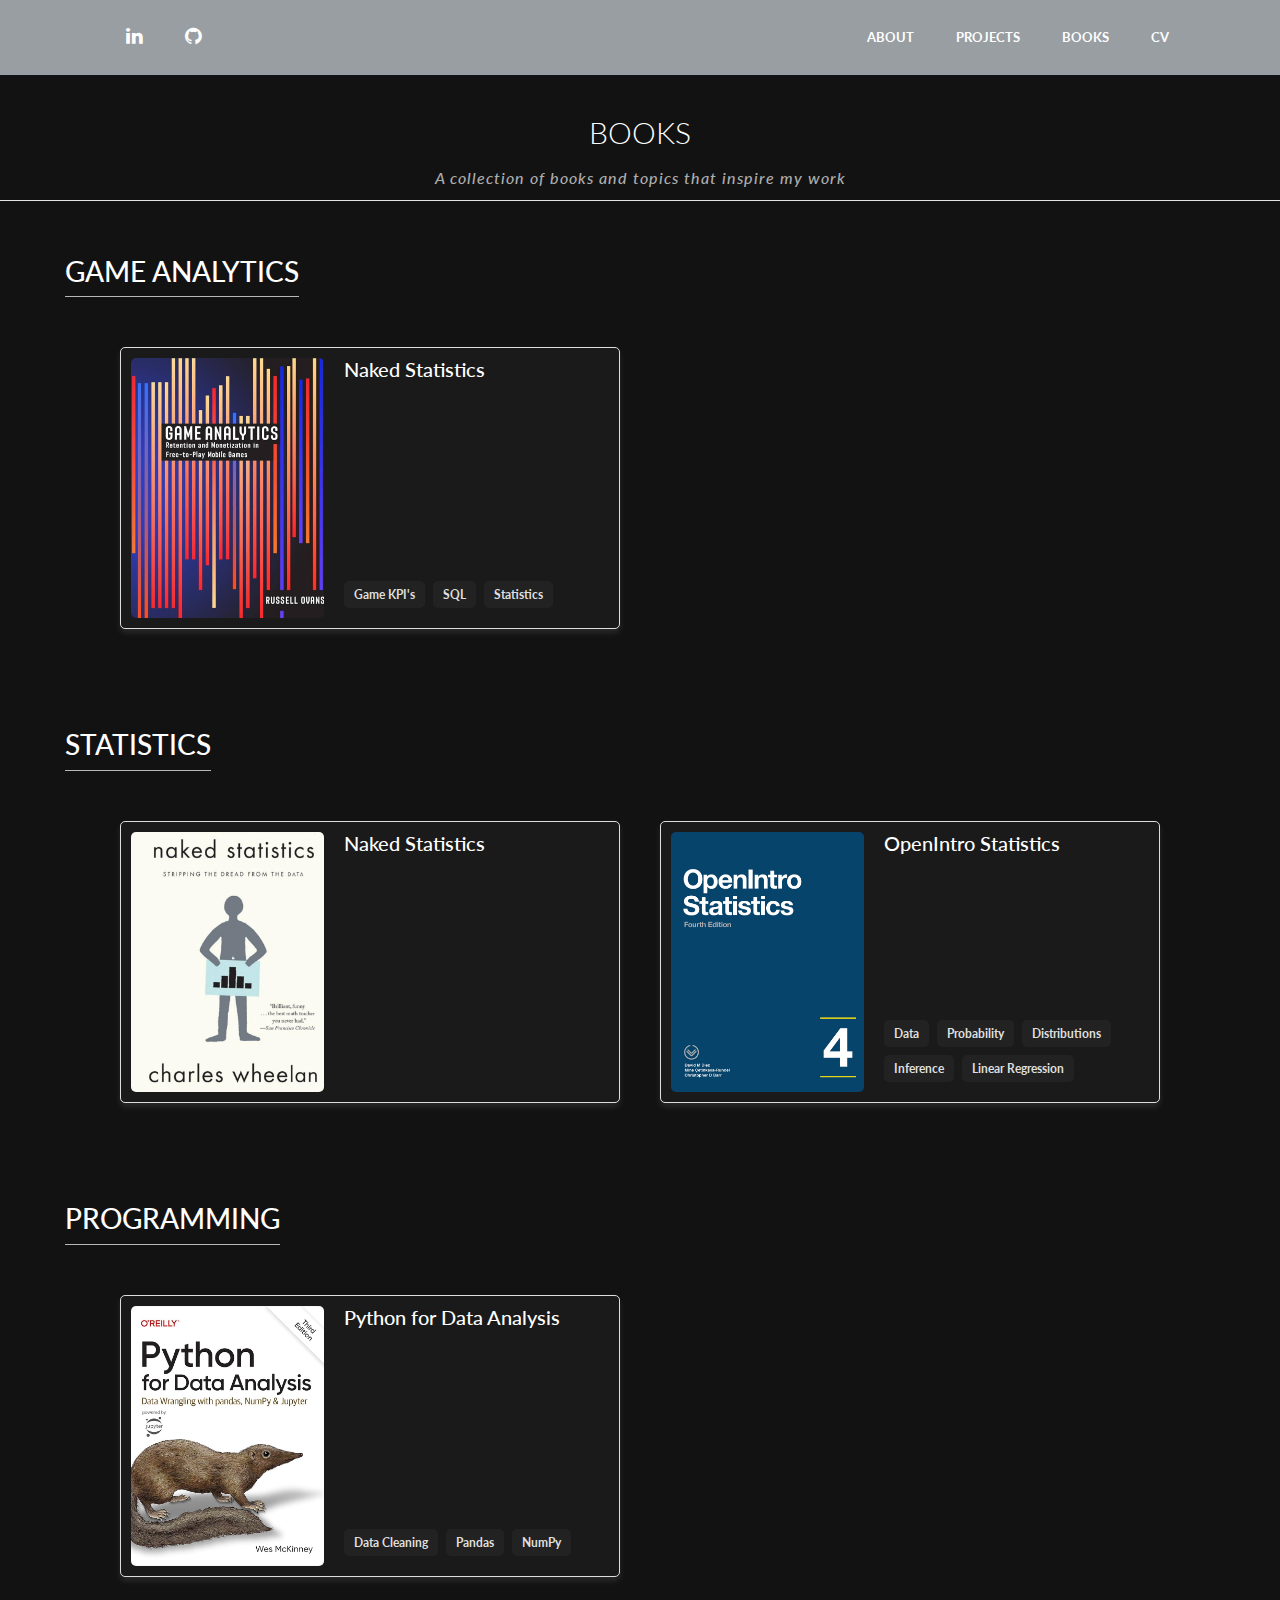
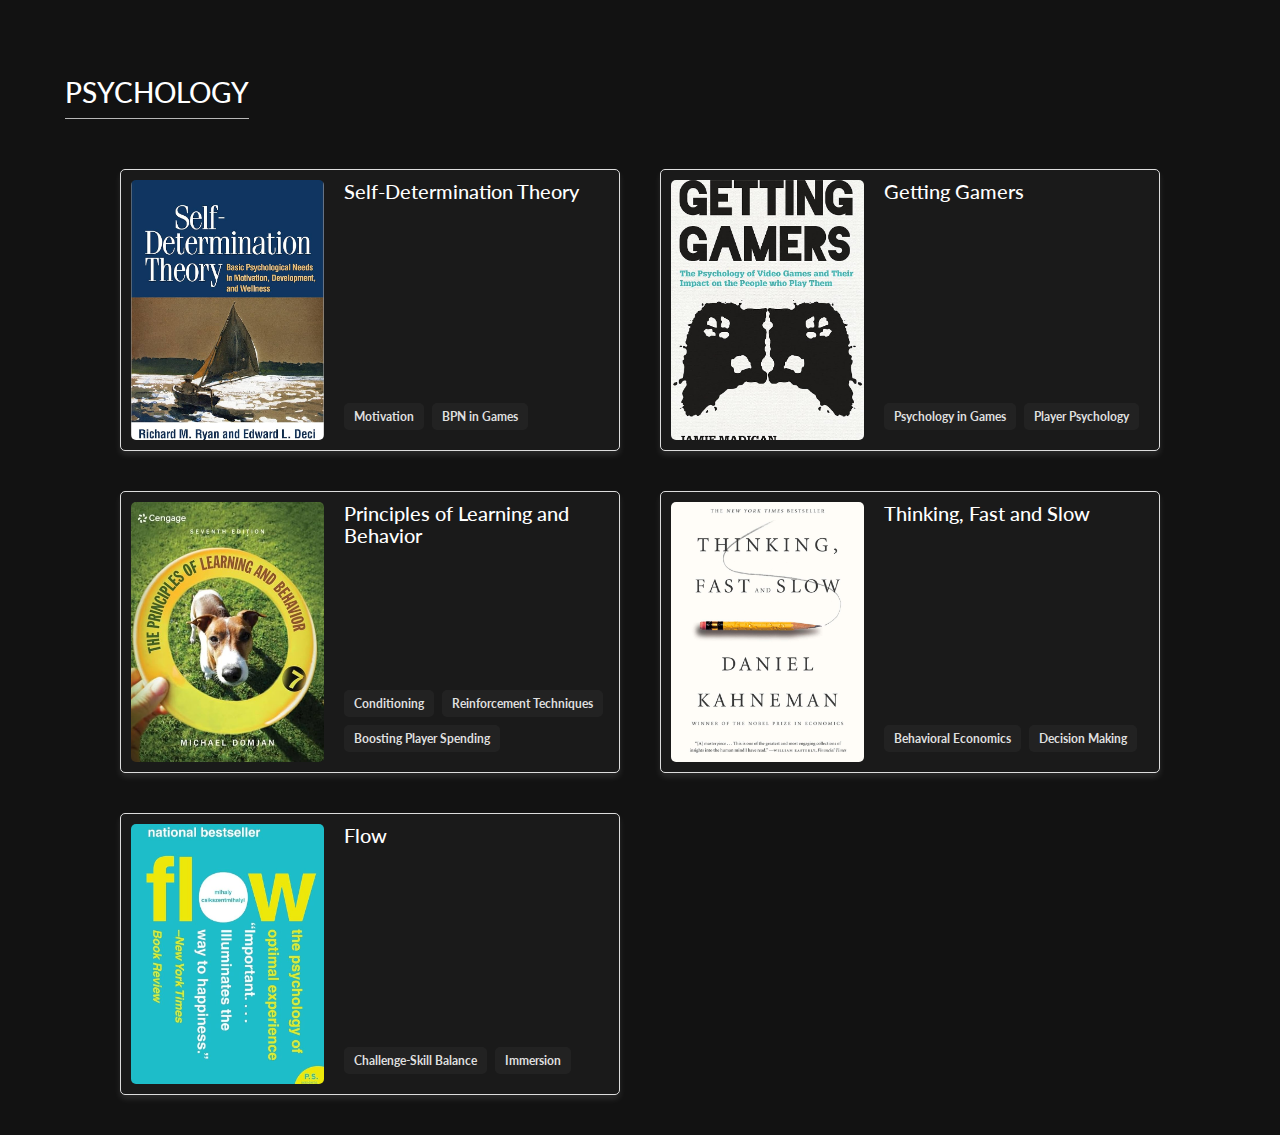
==== books.html @ 2de5275d "About" ====
<!DOCTYPE html>
<html lang="en">

<head>
    <meta charset="utf-8">
    <meta name="viewport" content="width=device-width, initial-scale=1">
    <title>Books - Uri Martín Corella</title>
    <meta name="description" content="Experience and Books by Uri Martín Corella, Data Analyst and Game Developer">
    <meta name="keywords" content="portfolio, data analysis, game development, UI/UX design, educational games">
    <meta name="author" content="Uri Martín Corella">

    <link rel="stylesheet" type="text/css" href="css/bootstrap.css">
    <link rel="stylesheet" type="text/css" href="fonts/font-awesome/css/font-awesome.css">
    <link rel="stylesheet" href="css/style.css">
    <link rel="stylesheet" href="css/uri.css">

    <script type="text/javascript" src="js/modernizr.custom.js"></script>
    <style>
        .navbar-default {
            background-color: #989ea2 !important;
            transition: background-color 0.3s ease, box-shadow 0.3s ease !important;
        }

        .navbar-default.scrolled {
            background-color: transparent !important;
            box-shadow: 0 4px 6px rgba(0, 0, 0, 0.1) !important;
        }
    </style>
</head>

<body>
    <nav id="menu" class="navbar navbar-default navbar-fixed-top">
        <div class="container">
            <div class="navbar-header">
                <button type="button" class="navbar-toggle collapsed" data-toggle="collapse"
                    data-target="#bs-example-navbar-collapse-1">
                    <span class="sr-only">Toggle navigation</span>
                    <span class="icon-bar"></span>
                    <span class="icon-bar"></span>
                    <span class="icon-bar"></span>
                </button>
            </div>

            <div class="collapse navbar-collapse" id="bs-example-navbar-collapse-1">
                <ul class="nav navbar-nav navbar-left">
                    <li><a href="https://www.linkedin.com/in/urimartincorella/"><i class="fa fa-linkedin"
                                style="font-size: 1.5em;"></i></a></li>
                    <li><a href="https://github.com/dendritaDev"><i class="fa fa-github"
                                style="font-size: 1.5em;"></i></a></li>
                </ul>
                <ul class="nav navbar-nav navbar-right">
                    <li>
                        <a href="index.html">About</a>
                    </li>
                    <li>
                        <a href="projects.html">Projects</a>
                    </li>
                    <li>
                        <a href="books.html">Books</a>
                    </li>
                    <li>
                        <a href="Oriol Martín Corella.pdf" download="CV Uri Martín Corella.pdf">CV</a>
                    </li>
                </ul>
            </div>
        </div>
    </nav>

    <!-- Books Section -->
    <section id="books" style="background-color: #121212; color: #ffffff; padding-top: 60px; ">
        <div class="container-fluid">
            <div class="section-header">
                <h2 style="color: #ffffff; margin-bottom: 20px;">Books</h2>
                <h5 style="margin-top: 25px; margin-bottom: -20px;"><em>A collection of books and topics that inspire my
                        work</em></h5>
                <div class="fancy"><span></span></div>
            </div>

            
            <!-- Game Analytics Section -->
            <div class="genre-section">
                <h3 class="genre-title">Game Analytics</h3>
                <div class="book-grid">
                    <div class="book-item">
                        <img src="img/Books/Game Analytics.jpg" alt="Book 5">
                        <div class="book-details">
                            <h4>Naked Statistics</h4>
                            <div class="topics">
                                <span class="topic">Game KPI's</span>
                                <span class="topic">SQL</span>
                                <span class="topic">Statistics</span>
                            </div>
                        </div>
                    </div>
                    <div class="book-item" style="visibility: hidden;">
                        <div class="book-details">
                            <!-- No content -->
                        </div>
                    </div>
                    
                </div>
            </div>

            <!-- Statistics Section -->
            <div class="genre-section">
                <h3 class="genre-title">Statistics</h3>
                <div class="book-grid">
                    <div class="book-item">
                        <img src="img/Books/NakedStatistics.jpg" alt="Book 5">
                        <div class="book-details">
                            <h4>Naked Statistics</h4>
                        </div>
                    </div>
                    <div class="book-item">
                        <img src="img/Books/OpenIntroStatistics.jpg" alt="Book 6">
                        <div class="book-details">
                            <h4>OpenIntro Statistics</h4>
                            <div class="topics">
                                <span class="topic">Data</span>
                                <span class="topic">Probability</span>
                                <span class="topic">Distributions</span>
                                <span class="topic">Inference</span>
                                <span class="topic">Linear Regression</span>
                            </div>
                        </div>
                    </div>
                </div>
            </div>

             <!-- Programming Section -->
             <div class="genre-section">
                <h3 class="genre-title">Programming</h3>
                <div class="book-grid">
                    <div class="book-item">
                        <img src="img/Books/PtyhonDA.jpg" alt="Book 5">
                        <div class="book-details">
                            <h4>Python for Data Analysis</h4>
                            <div class="topics">
                                <span class="topic">Data Cleaning</span>
                                <span class="topic">Pandas</span>
                                <span class="topic">NumPy</span>
                            </div>
                        </div>
                        
                    </div>
                    <div class="book-item" style="visibility: hidden;">
                        <div class="book-details">
                            <!-- No content -->
                        </div>
                    </div>
                </div>
            </div>

            <!-- Psychology Section -->
            <div class="genre-section">
                <h3 class="genre-title">Psychology</h3>
                <div class="book-grid">
                    <!-- Self-Determination Theory -->
                    <div class="book-item">
                        <img src="img/Books/SelfDeterminationTheory.jpg" alt="Self-Determination Theory">
                        <div class="book-details">
                            <h4>Self-Determination Theory</h4>
                            <div class="topics">
                                <span class="topic">Motivation</span>
                                <span class="topic">BPN in Games</span>
                            </div>
                        </div>
                    </div>
                    <!-- Getting Gamers -->
                    <div class="book-item">
                        <img src="img/Books/GettingGamers.jpg" alt="Getting Gamers">
                        <div class="book-details">
                            <h4>Getting Gamers</h4>
                            <div class="topics">
                                <span class="topic">Psychology in Games</span>
                                <span class="topic">Player Psychology</span>
                            </div>
                        </div>
                    </div>
                    <!-- Principles of Learning and Behavior -->
                    <div class="book-item">
                        <img src="img/Books/PrinciplesLearningBehavior.jpg" alt="Principles of Learning and Behavior">
                        <div class="book-details">
                            <h4>Principles of Learning and Behavior</h4>
                            <div class="topics">
                                <span class="topic">Conditioning</span>
                                <span class="topic">Reinforcement Techniques</span>
                                <span class="topic">Boosting Player Spending</span>
                            </div>
                        </div>
                    </div>
                    <!-- Thinking, Fast and Slow -->
                    <div class="book-item">
                        <img src="img/Books/ThinkingFastSlow.jpg" alt="Thinking, Fast and Slow">
                        <div class="book-details">
                            <h4>Thinking, Fast and Slow</h4>
                            <div class="topics">
                                <span class="topic">Behavioral Economics</span>
                                <span class="topic">Decision Making</span>
                            </div>
                        </div>
                    </div>
                    <!-- Flow -->
                    <div class="book-item">
                        <img src="img/Books/Flow.jpg" alt="Flow">
                        <div class="book-details">
                            <h4>Flow</h4>
                            <div class="topics">
                                <span class="topic">Challenge-Skill Balance</span>
                                <span class="topic">Immersion</span>
                            </div>
                        </div>
                    </div>
                </div>
            </div>


           
        </div>
    </section>


    <script src="https://ajax.googleapis.com/ajax/libs/jquery/1.11.1/jquery.min.js"></script>
    <script type="text/javascript" src="js/bootstrap.js"></script>
    <script>
        window.addEventListener('scroll', function () {
            const navbar = document.getElementById('menu'); // Selecciona por ID
            if (window.scrollY > 50) {
                navbar.classList.add('scrolled');
            } else {
                navbar.classList.remove('scrolled');
            }
        });

    </script>
</body>

</html>
---- css/style.css ----
@import url(http://fonts.googleapis.com/css?family=Lato:100,300,400,700,900,100italic,300italic,400italic,700italic,900italic);

body,
html {
    -webkit-font-smoothing: antialiased !important;
    -moz-osx-font-smoothing: grayscale;
    overflow-y: auto;
    overflow-x: hidden;
    font-family: 'Lato', sans-serif;
    color: #6f6f6f;
}

::-webkit-scrollbar {
    width: 2px;
}

/* for vertical scrollbars */
::-webkit-scrollbar-track {
    background: rgba(0, 0, 0, 0.1);
}

::-webkit-scrollbar-thumb {
    background: rgba(0, 0, 0, 0.5);
}

@media (min-width: 1200px) {
    .container {
        width: 1100px
    }
}

h1 {
    font-weight: 600;
}

h1 small {
    text-transform: lowercase
}

h2 {
    line-height: 24px;
    font-weight: 300;
}

h5 {
    font-size: 16px
}

p {
    font-size: 14px;
}

a {
    color: inherit;
    transition: all 0.5s;
}

a:hover,
a:focus {
    text-decoration: none;
    color: #ffcc33;
}

.highlight {
    color: #38A5DB;
}

.clearfix:after {
    visibility: hidden;
    display: block;
    font-size: 0;
    content: " ";
    clear: both;
    height: 0;
}

.clearfix {
    display: inline-block
}

* html .clearfix {
    height: 1%
}

.clearfix {
    display: block
}

/* Navigation */
#menu {
    margin-bottom: 0;
    background-color: #38A5DB;
    padding: 10px 0;
    height: auto;
    border: 0px;
}

.navbar-brand img {
    height: 30px;
    width: auto;
}

.navbar-brand {
    padding: 12px 15px
}

.navbar-nav>li>a {
    font-size: 13px;
    font-weight: 700;
    border: 1px solid transparent;
    padding: 8px 16px;
    margin: 8px 4px;
    text-transform: uppercase;
    transition: all 0.5s;
    color: #fff !important;
}

.navbar-default .navbar-nav>li>a.active,
.navbar-default .navbar-nav>li>a:hover,
.navbar-default .navbar-nav>li>a:focus {
    color: #333;
    border: 1px solid #EFECE6;
}

.navbar-default .navbar-toggle {
    border-color: transparent
}

.navbar-default .navbar-toggle:hover,
.navbar-default .navbar-toggle:focus {
    background-color: transparent
}

.navbar-default .navbar-toggle:hover>.navbar-default .navbar-toggle .icon-bar,
.navbar-default .navbar-toggle:focus>.navbar-default .navbar-toggle .icon-bar {
    color: #FFCC33
}

/* Header Page */
#header {
    padding: 20px 0;
    background: #ffcc33;
    margin-top: 70px;
    color: #ffffff;
}

#header .breadcrumb {
    padding: 8px 15px;
    margin-bottom: 20px;
    list-style: none;
    background-color: transparent;
    border-radius: 4px;
    margin-left: -10px;
    margin-top: -10px;
}

#header .breadcrumb>li+li:before {
    padding: 0 5px;
    color: #FFF;
    content: "/\00a0";
}

#header .breadcrumb>li a {
    color: #ffffff
}

/* Home Style */
#home {
    background: url(../img/bg/01.jpg);
    background-size: cover;
    background-position: center;
    background-attachment: fixed;
    background-repeat: no-repeat;
    color: #828282;
}

#home .overlay {
    background: -moz-linear-gradient(top, rgba(0, 0, 0, 0.8) 0%, rgba(0, 0, 0, 0.73) 17%, rgba(0, 0, 0, 0.66) 35%, rgba(0, 0, 0, 0.55) 62%, rgba(0, 0, 0, 0.4) 100%);
    /* FF3.6+ */
    background: -webkit-gradient(linear, left top, left bottom, color-stop(0%, rgba(0, 0, 0, 0.8)), color-stop(17%, rgba(0, 0, 0, 0.73)), color-stop(35%, rgba(0, 0, 0, 0.66)), color-stop(62%, rgba(0, 0, 0, 0.55)), color-stop(100%, rgba(0, 0, 0, 0.4)));
    /* Chrome,Safari4+ */
    background: -webkit-linear-gradient(top, rgba(0, 0, 0, 0.8) 0%, rgba(0, 0, 0, 0.73) 17%, rgba(0, 0, 0, 0.66) 35%, rgba(0, 0, 0, 0.55) 62%, rgba(0, 0, 0, 0.4) 100%);
    /* Chrome10+,Safari5.1+ */
    background: -o-linear-gradient(top, rgba(0, 0, 0, 0.8) 0%, rgba(0, 0, 0, 0.73) 17%, rgba(0, 0, 0, 0.66) 35%, rgba(0, 0, 0, 0.55) 62%, rgba(0, 0, 0, 0.4) 100%);
    /* Opera 11.10+ */
    background: -ms-linear-gradient(top, rgba(0, 0, 0, 0.8) 0%, rgba(0, 0, 0, 0.73) 17%, rgba(0, 0, 0, 0.66) 35%, rgba(0, 0, 0, 0.55) 62%, rgba(0, 0, 0, 0.4) 100%);
    /* IE10+ */
    background: linear-gradient(to bottom, rgba(0, 0, 0, 0.8) 0%, rgba(0, 0, 0, 0.73) 17%, rgba(0, 0, 0, 0.66) 35%, rgba(0, 0, 0, 0.55) 62%, rgba(0, 0, 0, 0.4) 100%);
    /* W3C */
    padding: 20% 0;
    background-attachment: fixed;
}

#home h1 {
    color: #FFFFFF;
    line-height: 64px;
    font-size: 44px;
}

.content-heading p.lead {
    margin-bottom: 80px;
    color: #FFF;
}

a.goto-btn {
    font-size: 18px;
    font-weight: 700;
    border-bottom: 2px solid transparent;
    transition: all 0.5s;
}

a.goto-btn:hover {
    color: #FEFFFF;
    border-bottom: 2px solid #38A5DB;
}

/* Home Section Style 2 - With Video*/
#home.video .overlay {
    padding: 0;
    padding-top: 10%;
}

.img-wrapper {
    position: relative
}

.img-wrapper img.img-responsive {
    margin: 0 auto !important
}

.img-wrapper i.fa {
    position: absolute;
    z-index: 10;
    top: 50%;
    font-size: 25px;
    background: rgba(32, 22, 22, 0.29);
    padding: 18px 23px;
    height: 60px;
    width: 60px;
    text-align: center;
    border-radius: 50%;
    color: #ffffff;
    margin-left: -30px;
    transition: all 0.3s;
}

.img-wrapper i.fa:hover {
    background: #ffcc33
}

/* Home Section Style 3 - Slider*/
#home.slider {
    background: none
}

#home.slider .overlay {
    padding: 0
}

.carousel-caption {
    position: absolute;
    right: 15%;
    top: 28%;
    bottom: auto;
    left: 15%;
    z-index: 10;
    padding-top: 20px;
    padding-bottom: 0;
    color: #fff;
    text-align: center;
    text-shadow: none;
}

.carousel-indicators li {
    display: inline-block;
    width: 12px;
    height: 12px;
    margin: 1px;
    text-indent: -999px;
    cursor: pointer;
    background-color: rgba(0, 0, 0, 0);
    border: 1px solid #fff;
    border-radius: 10px;
}

.carousel-indicators {
    position: absolute;
    bottom: 60px;
    left: 50%;
    z-index: 15;
    width: 60%;
    padding-left: 0;
    margin-left: -30%;
    text-align: center;
    list-style: none;
}

.carousel-indicators .active {
    width: 14px;
    height: 14px;
    margin: 0;
    background-color: #db3838;
}

.carousel-fade .carousel-inner .item {
    opacity: 0;
    transition-property: opacity;
}

.carousel-fade .carousel-inner .active {
    opacity: 1
}

.carousel-fade .carousel-inner .active.left,
.carousel-fade .carousel-inner .active.right {
    left: 0;
    opacity: 0;
    z-index: 1;
}

.carousel-fade .carousel-inner .next.left,
.carousel-fade .carousel-inner .prev.right {
    opacity: 1
}

.carousel-fade .carousel-control {
    z-index: 2
}

/* Home Section Style 4 - App Header Style*/
#home.app .overlay {
    padding: 10% 0 5% 0
}

#home.app {
    background: url(../img/bg/02.jpg);
}

a.goto-btn {
    margin-right: 30px;
    border: #fff 1px solid;
    padding: 12px 18px;
    color: #fff;
}

.ipad-wrapper .app-wrap {
    position: relative;
    width: 395px;
}

.app-wrap {
    position: absolute;
    background: url(../img/header4.png);
    width: 395px;
    height: 540px;
    background-repeat: no-repeat;
    z-index: 2;
    left: 5%;
}

#owl-demo .item img {
    position: relative;
    width: 305px;
    height: auto;
    left: 12%;
    margin-top: 46px;
    z-index: -1;
}

.app .content-heading.text-left {
    padding: 15% 0
}

#home.app .owl-theme .owl-controls .owl-page span {
    width: 15px;
    height: 15px;
    margin: 5px;
    background: #ffffff !important;
    border: 2px solid transparent;
    opacity: 1;
}

#home.app .owl-theme .owl-controls {
    margin-top: 60px;
    text-align: center;
}

#home.app .owl-theme .owl-controls .owl-page.active span,
#home.app .owl-theme .owl-controls.clickable .owl-page:hover span {
    border: 2px solid #FFCC33
}

/* Home Parallax Effect */
.bcg {
    background-position: center center;
    background-repeat: no-repeat;
    background-attachment: fixed;
    background-size: cover;
    height: 100%;
    width: 100%;
}

#home.parallax .bcg {
    background-image: url('../img/bg/slider03.jpg');
}

.parallax .content-heading {
    padding: 20% 0;
    text-align: center;
}

/* Intro Section */
#intro {
    background-color: #38A5DB;
    padding: 5% 0;
    color: #ffffff;
    text-align: center;
}

#intro img.intro-logo {
    margin: 0 auto;
    margin-bottom: 30px;
}

/* Service Section */
#whatIdo {
    padding: 60px 0;
    background-color: #fff;
    color: #909090;
}

.section-header {
    padding: 40px 0;
    text-align: center;
}

.section-header h2 {
    text-transform: uppercase;
    color: #333;
}

.section-header h5 {
    letter-spacing: 1px;
    color: #ADADAD;
}

.fancy {
    line-height: 0.5;
    text-align: center;
    margin-top: 20px;
}

.fancy span {
    display: inline-block;
    position: relative;
}

.fancy span:before,
.fancy span:after {
    content: "";
    position: absolute;
    height: 5px;
    border-bottom: 1px solid #E4E4E4;
    width: 800px;
}

.fancy span:before {
    right: 100%;
    /* margin-right: 10px; */
}

.fancy span:after {
    left: 100%;
    /* margin-left: 10px; */
}

/* service lists */
.service {
    margin-bottom: 20px
}

.service .media-right i.fa {
    text-align: center;
    font-size: 30px;
    background-color: #333333;
    color: #ffffff;
    padding: 25px 0;
    border-radius: 0;
    border-top-left-radius: 0;
    margin: 0 10px;
    margin-right: 20px;
    width: 82px;
    height: 80px;
    transition: background-color 0.5s;
}

.service .media-left i.fa {
    text-align: center;
    font-size: 30px;
    background-color: #333333;
    color: #ffffff;
    padding: 25px 0;
    border-radius: 0;
    border-top-right-radius: 0;
    margin: 0 10px;
    margin-left: 20px;
    width: 82px;
    height: 80px;
    transition: background-color 0.5s;
}

.experience:hover i.fa,
.service:hover i.fa {
    background-color: #333333
}

h4.media-heading {
    margin-top: 0;
    margin-bottom: 5px;
    font-size: 16px;
    font-weight: 400;
    text-transform: uppercase;
    color: #333;
    line-height: 20px;
}

.navbar-default .navbar-toggle .icon-bar {
    background-color: #FFF;
}

/* About Us */
#about {
    background: #38A5DB;
    color: #fff;
    padding: 80px 0;
}

#about h1 {
    color: #fff;
    font-size: 36px;
    line-height: 42px;
    font-weight: 300;
    margin-bottom: 24px;
    position: relative;
}

#about h2,
#about h5 {
    color: #fff;

}

#about p {
    font-size: 18px;
    line-height: 36px;
    font-weight: 300;
    margin-bottom: 8px;
}

#about a:hover {
    text-decoration: underline;
}

#about .btn-theme.transparent {
    font-size: 18px;
    text-decoration: none;
}

#about img {
    box-shadow: 12px 0px 0px 12px rgba(255, 255, 255, 0.2),
        -12px 0px 0px 12px rgba(255, 255, 255, 0.2);
}



#about {
    padding: 40px 0
}

.gray-bg {}

.img-wrap .profile-img {
    position: relative;
    margin-bottom: 40px;
}

.profile-img .social {
    position: absolute;
    z-index: 1;
    bottom: -10px;
    left: 50px;
}

.about-right-content {
    padding: 0;
}

.about-left-content {
    padding-bottom: 60px
}

.about-left-content h2,
.about-left-content h2 small {
    color: #333
}

.about-left-content h2 small {
    font-weight: 300
}

ul.social li a.fa {
    background: #FFCC32;
    width: 50px;
    height: 50px;
    padding: 15px;
    text-align: center;
    margin-right: -5px;
    font-size: 20px;
    color: #ffffff;
    margin-bottom: 0;
}

ul.social li a.fa:hover {
    background-color: #333333
}

/* Skills Progress Bar */
.progress {
    height: 12px;
    margin-bottom: 20px;
    overflow: hidden;
    background-color: #8DD4F7;
    border-radius: 0;
    -webkit-box-shadow: none;
    box-shadow: none;
}

.progress-bar {
    float: left;
    width: 0;
    height: 100%;
    font-size: 12px;
    line-height: 20px;
    color: #fff;
    text-align: center;
    background-color: #267CA5;
    -webkit-box-shadow: none;
    box-shadow: none;
    -webkit-transition: width .6s ease;
    -o-transition: width .6s ease;
    transition: width .6s ease;
}

.skills {
    margin-top: 0;
    padding: 0;
    text-align: left;
    font-size: 13px;
    margin-left: 20px;
}

.skillset p {
    font-size: 13px;
    margin-bottom: 5px;
}

/* Counter */
#counter {
    margin-top: 50px;
}

.facts {
    padding: 0;
    margin-bottom: 8px;
}

.facts .count-box {
    position: relative;
    background-color: rgba(1, 36, 53, 0.32);
    margin: 0 4px;
}

.count-box {
    -webkit-backface-visibility: hidden;
    padding: 30px 0;
    margin: 0;
    overflow: hidden;
    transition: all 0.5s;
    transform: translateX(0px) translateY(0%);
    -webkit-transform: translateX(0px) translateY(0%);
    -moz-transform: translateX(0px) translateY(0%);
    -ms-transform: translateX(0px) translateY(0%);
    -o-transform: translateX(0px) translateY(0%);
}

/*.count-box .hover-bg{ 
  position: absolute;
  display: block;
  background-color: #FFCC32;
  width: 100%;
  height: 100%;
  z-index: -1;
  transition: all 0.5s;
  transform: translateX(0px) translateY(150px);
  -webkit-transform: translateX(0px) translateY(150px);
  -ms-transform: translateX(0px) translateY(150px);
    -o-transform: translateX(0px) translateY(150px);
    opacity: 0;
}
.count-box:hover .hover-bg{
  background: #FFCC32;
  color: #fff !important;
  transform: translateX(0px) translateY(-40px);
    -webkit-transform: translateX(0px) translateY(-40px);
    -moz-transform: translateX(0px) translateY(-40px);
    -ms-transform: translateX(0px) translateY(-40px);
    -o-transform: translateX(0px) translateY(-40px);
    opacity: 1;
}*/
.count-box:hover,
.count-box:hover>i.fa {
    color: #ffffff
}

.count-box:hover {
    -webkit-backface-visibility: hidden;
    background-color: #58BDEF;
}

.counter i.fa {
    font-size: 40px;
    color: #FFFFFF;
}

.count-box.last {}

/* Portfolio / Works Sections */
#team {
    padding: 60px 0
}

#team .item {
    padding: 30px 0px;
    margin: 5px 20px;
    -webkit-border-radius: 3px;
    -moz-border-radius: 3px;
    border-radius: 3px;
}

.item .hover-bg {
    position: relative;
    overflow: hidden;
}

.hover-bg .hover-text {
    position: absolute;
    display: block;
    bottom: 0;
    width: 100%;
    height: 25%;
    padding: 20px;
    color: #ffffff;
    transition: all 0.8s;
    -webkit-transition: all 08s;
    -moz-transition: all 0.8s;
    -o-transition: all 0.8s;
}

.hover-bg .hover-text.on {
    opacity: 1
}

.hover-bg .hover-text.off {
    transition: all 0.3s;
    -webkit-transition: all 0.3s;
    -moz-transition: all 0.3s;
    -o-transition: all 0.3s;
    -webkit-transform: translateX(100%) translateY(-90%);
    transform: translateX(100%) translateY(-90%);
    opacity: 1;
    background: rgba(0, 0, 0, 0.70);
}

.hover-bg:hover .hover-text.off {
    -webkit-transform: translateX(0%) translateY(-90%);
    transform: translateX(0%) translateY(-90%);
    opacity: 1;
}

.owl-theme .owl-controls .owl-page span {
    width: 15px;
    height: 15px;
    margin: 5px;
    background: #bababa;
}

/* Why Us or Features Section */
#features,
#feature {
    padding: 60px 0
}

.features-content {
    padding: 0 30px 0
}

.features-content h4 {
    text-transform: uppercase;
    margin-bottom: 20px;
    color: #333333;
}

.nav.nav-pills>li>a {
    position: relative;
    display: block;
    background-color: #ffffff;
    padding: 25px;
    border-bottom: 3px solid #cccccc;
    text-transform: uppercase;
    margin-bottom: 5px;
}

.nav.nav-pills>li>a small {
    text-transform: lowercase;
    font-style: italic;
}

.nav.nav-pills>li>a:hover,
.nav-pills>li.active>a,
.nav-pills>li.active>a:hover,
.nav-pills>li.active>a:focus {
    color: #fff;
    background-color: #38A5DB;
    padding: 25px;
}

.nav-pills>li>a {
    border-radius: 0;
}

ul.features li span.fa {
    font-size: 35px;
    vertical-align: middle;
    margin-right: 20px;
    float: left;
    clear: both;
    margin-top: 5px;
}

/* Portfolio or works blocks */
#works {
    padding: 60px 0;
    background-color: #fff;
}

ul.cat {
    margin: 30px 0
}

ul.cat li a {
    background: inherit;
    border: 1px solid #38A5DB;
    padding: 10px 16px;
}

ul.cat li a:hover,
ul.cat li a:focus,
ul.cat li a.active {
    background: #38A5DB;
    border: 1px solid #38A5DB;
    padding: 10px 16px;
    border-radius: 0;
    color: #fff;
}

.nopadding {
    padding: 0
}

.box a {
    margin: 2px
}

.box .hover-bg {
    position: relative;
    overflow: hidden;
}

.box .hover-bg .hover-text {
    height: 100%;
    bottom: 0;
    -webkit-transform: translateX(0%) translateY(0%);
    transform: translateX(0%) translateY(0%);
    background: transparent;
}

.box:hover .hover-bg .hover-text {
    background-color: rgba(1, 1, 1, 0.5)
}

.box .hover-bg:hover .hover-text.off {
    -webkit-transform: translateX(0%) translateY(0%);
    transform: translateX(0%) translateY(0%);
    opacity: 1;
}

.box .hover-text i.fa {
    font-size: 20px;
    background: #38A5DB;
    padding: 13px;
    position: relative;
    top: 40%;
    border-radius: 0;
    width: 45px;
    height: 45px;
    transition: all 0.5s;
}

.box .hover-text i.fa:hover {
    background: #333333
}

.box .hover-text i.fa.fa-expand {
    border-top-right-radius: 0;
    -webkit-transform: translateX(-400%) translateY(0%);
    transform: translateX(-400%) translateY(0%);
    opacity: 0;
    transition: all 0.5s;
}

.box:hover .hover-text i.fa.fa-expand {
    -webkit-transform: translateX(0%) translateY(0%);
    transform: translateX(0%) translateY(0%);
    opacity: 1;
}

.box .hover-text i.fa.fa-chain {
    border-top-left-radius: 0;
    -webkit-transform: translateX(400%) translateY(0%);
    transform: translateX(400%) translateY(0%);
    opacity: 0;
    transition: all 0.5s;
}

.box:hover .hover-text i.fa.fa-chain {
    -webkit-transform: translateX(0%) translateY(0%);
    transform: translateX(0%) translateY(0%);
    opacity: 1;
}

.box .hover-text i.fa.fa-github { /* Target the GitHub icon */
    border-top-left-radius: 0;
    -webkit-transform: translateX(400%) translateY(0%);
    transform: translateX(400%) translateY(0%);
    opacity: 0;
    transition: all 0.5s; 
  }
  
  .box:hover .hover-text i.fa.fa-github {
    -webkit-transform: translateX(0%) translateY(0%);
    transform: translateX(0%) translateY(0%);
    opacity: 1;
  }
  .box .hover-text i.fa.fa-eye { 
    border-top-left-radius: 0;
    -webkit-transform: translateX(400%) translateY(0%);
    transform: translateX(400%) translateY(0%);
    opacity: 0;
    transition: all 0.5s; 
  }
  
  .box:hover .hover-text i.fa.fa-eye {
    -webkit-transform: translateX(0%) translateY(0%);
    transform: translateX(0%) translateY(0%);
    opacity: 1;
  }

/* Style 2 - Not Fullwidth */
#itemsWorkThree .box,
#itemsWorkTwo .box {
    margin-bottom: 30px
}

#itemsWorkTwo .hover-bg .hover-text {
    padding: 30% 0
}

#itemsWorkTwo .box:hover .hover-bg .hover-text {
    background-color: rgba(255, 223, 125, 0.70);
    border: 10px solid rgba(185, 156, 72, 0.80);
}

#itemsWorkTwo .box .hover-bg .hover-text h5 small {
    text-transform: capitalize;
    color: #000000;
}

#itemsWorkTwo .box .hover-bg .hover-text h5 {
    font-weight: 700;
    text-transform: uppercase;
    color: #000000;
    -webkit-transform: translateX(0%) translateY(400%);
    transform: translateX(0%) translateY(400%);
    opacity: 0;
    transition: all 0.5s;
}

#itemsWorkTwo .box:hover .hover-bg .hover-text.off h5 {
    -webkit-transform: translateX(0%) translateY(0%);
    transform: translateX(0%) translateY(0%);
    opacity: 1;
}

#itemsWorkTwo .box .hover-text i.fa {
    font-size: 20px;
    background: transparent;
    padding: 13px;
    position: relative;
    top: 40%;
    border-radius: 50%;
    width: 45px;
    height: 45px;
    transition: all 0.5s;
    border: 1px solid #ffffff;
}

#itemsWorkTwo .box .hover-text i.fa:hover {
    background: #333333
}

/* Portfolio Style #3 */
#itemsWorkThree .box h5 {
    border: 1px solid #ddd;
    padding: 10px 0;
    margin: 0;
}

/* Isotope Filter */
.isotope-item {
    z-index: 2
}

.isotope-hidden.isotope-item {
    z-index: 1
}

.isotope,
.isotope .isotope-item {
    /* change duration value to whatever you like */
    -webkit-transition-duration: 0.8s;
    -moz-transition-duration: 0.8s;
    transition-duration: 0.8s;
}

.isotope-item {
    margin-right: -1px;
    -webkit-backface-visibility: hidden;
    backface-visibility: hidden;
}

.isotope {
    -webkit-transition-property: height, width;
    -moz-transition-property: height, width;
    transition-property: height, width;
}

.isotope .isotope-item {
    -webkit-transition-property: -webkit-transform, opacity;
    -moz-transition-property: -moz-transform, opacity;
    transition-property: transform, opacity;
}

.nivo-lightbox-theme-default .nivo-lightbox-title {
    font-size: 14px;
    background: #f1f1f1;
    border: 1px solid #333;
    letter-spacing: 2px;
    color: #333;
    text-transform: uppercase;
    letter-spacing: 2px;
    padding: 10px 35px;
    border-radius: 2px;
}

.nivo-lightbox-theme-default.nivo-lightbox-overlay {}

.nivo-lightbox-theme-default .nivo-lightbox-nav,
.nivo-lightbox-theme-default .nivo-lightbox-close {
    opacity: 1
}

.nivo-lightbox-error {
    color: #C59A6D !important;
    text-shadow: 0 1px 1px rgba(0, 0, 0, 0) !important;
}

.nivo-lightbox-theme-default .nivo-lightbox-image img {
    background: #fff;
    -webkit-box-shadow: 0px 1px 1px rgba(0, 0, 0, 0.4);
    -moz-box-shadow: 0px 1px 1px rgba(0, 0, 0, 0.4);
    box-shadow: 0px 1px 1px rgba(0, 0, 0, 0.4);
}

/* Single Portfolio Detail */
#work-detail-one,
#work-detail-two,
#work-detail-three {
    padding: 60px 0
}

.work-detail .dl-horizontal dt {
    text-align: left;
    margin-bottom: 10px;
}

.work-related-thumb {
    margin-bottom: 30px
}

.work-related-thumb .img-thumbnail {
    display: inline-block;
    max-width: 100%;
    height: auto;
    padding: 0;
    line-height: 1.42857143;
    background-color: transparent;
    border: 1px solid transparent;
    border-radius: 0;
    -webkit-transition: all .2s ease-in-out;
    -o-transition: all .2s ease-in-out;
    transition: all .2s ease-in-out;
}

.work-related-thumb .img-thumbnail:hover {
    opacity: 0.8
}

/* experience Section */
#experience {
    padding: 60px 0
}

.experience i.fa {
    text-align: center;
    font-size: 30px;
    background-color: #333;
    color: #ffffff;
    padding: 25px 0;
    border-top-left-radius: 0;
    margin: 0 10px;
    margin-right: 20px;
    width: 92px;
    height: 90px;
    transition: background-color 0.5s;
}

#experience .gray-bg {
    position: relative
}

.gray-bg .vline {
    position: absolute;
    height: 100%;
    padding: 5px;
    border-left: 3px solid #ffffff;
    left: 20%;
}

#experience {
    padding: 60px 0 20px 0;
    background-color: #fff;
    color: #909090;
}

.experience {
    margin-bottom: 40px
}

/* Pricing Section */
#pricing {
    padding: 60px 0
}

.price h1 {
    font-size: 50px
}

.price {
    text-align: center
}

.price.panel-default {
    border-color: #333
}

.price.panel-default>.panel-heading {
    font-size: 20px;
    text-transform: uppercase;
    font-weight: 600;
    color: #FFF;
    background-color: #333333;
    border-color: inherit;
}

.price .panel-heading {
    padding: 30px 15px
}

.price .panel-body {
    border-bottom: 1px solid
}

.price ul.list-unstyled {
    padding: 20px
}

.price ul.list-unstyled li {
    padding: 10px 0
}

.price ul.list-unstyled li small {
    margin-top: -10px
}

/* Featured */
.price.featured {
    -moz-box-shadow: 0 0 6px 2px rgba(0, 0, 0, 0.31);
    -webkit-box-shadow: 0 0 6px 2px rgba(0, 0, 0, 0.31);
    box-shadow: 0 0 6px 2px rgba(0, 0, 0, 0.31);
}

.price.featured.panel-default {
    border-color: #ffcc33;
    background-color: #ffffff;
    margin-top: -20px;
    position: relative;
    z-index: 1;
    margin-left: -5px;
    margin-right: -5px;
}

.price.featured.panel-default {
    border-color: #ffcc33
}

.price.featured.panel-default>.panel-heading {
    background-color: #ffcc33
}

.featured .panel-body {
    margin-top: 20px
}

.featured .panel-body,
.featured.panel-default>.panel-heading {
    border-color: #ffcc33
}

.featured .btn {
    margin-top: 20px
}

.btn:focus,
.btn:active:focus,
.btn.active:focus,
.btn.focus,
.btn:active.focus,
.btn.active.focus {
    outline: 0;
    outline: 0;
    outline-offset: 0;
}

.btn:active,
.btn.active {
    background-image: none;
    outline: 0;
    -webkit-box-shadow: none;
    box-shadow: none;
}

.btn {
    font-size: 12px;
    word-spacing: 2px;
    font-weight: 700;
    padding: 10px 20px;
    background-color: #38A5DB;
    text-transform: uppercase;
    border-color: #333333;
    transition: all 0.5s;
    border-radius: 0;
    border: 0;
    color: #FFF;
}

.btn:focus,
.btn:hover {
    background-color: #333333;
    border-color: #ffcc33;
}

.color {
    background-color: #38A5DB;
    border-color: #00aaff;
}

.color:focus,
.color:hover {
    border-color: #333333;
    background-color: #38A5DB;
}

/* Blog Section */
#blog,
#blog-post {
    padding: 60px 0
}

#blog-post a.btn {
    margin: auto 0
}

.post-wrap {
    position: relative
}

.media.post {
    background: #fff;
    padding: 10px;
}

.post-wrap {
    position: relative;
    margin-bottom: 30px;
    transition: all 0.5s;
}

.post-meta {
    border-top: 1px solid #ebebeb;
    background-color: #ffffff;
    padding: 5px 10px;
    height: auto;
    position: relative;
    min-height: 35px;
}

ul.metas li:after {
    content: ' / ';
    margin-right: 3px;
    margin-left: 3px;
}

ul.metas li:last-child:after {
    content: ' '
}

ul.metas li a {
    color: #38A5DB
}

.meta-detail {
    background: #f4f4f4;
    border-radius: 3px;
    padding: 2px;
}

/* Contact Section */
/*********************************
/* Map Section
**********************************/
#contact {
    padding: 60px 0;
    background-color: #EAEAEA;
}

#map {
    position: relative;
    width: 100%;
    height: 400px;
}

.contact-detail {
    text-align: center;
    margin: 0px 0;
}

.contact-detail i.fa {
    text-align: center;
    font-size: 30px;
    background-color: #333;
    color: #FFFFFF;
    padding: 25px 0;
    border-radius: 0;
    border-top-left-radius: 0;
    margin: 0 10px;
    margin-right: 20px;
    width: 82px;
    height: 80px;
    transition: background-color 0.5s;
}

.contact-detail:hover i.fa {
    background-color: #333333
}

form#contact-form {
    padding: 40px 0
}

.contact form#contact-form {
    padding: 0
}

.form-control:focus {
    border-color: inherit;
    outline: 0;
    -webkit-box-shadow: none;
    box-shadow: none;
}

.form-control {
    display: block;
    width: 100%;
    height: 44px;
    padding: 10px 12px;
    font-size: 14px;
    line-height: 1.42857143;
    color: #555;
    background-color: #fff;
    background-image: none;
    border: 1px solid #ccc;
    border-radius: 4px;
    -webkit-box-shadow: none;
    box-shadow: none;
    -webkit-transition: none;
    -o-transition: none;
    transition: none;
}

p.help-block.text-danger ul li {
    display: block;
    margin-left: -20px;
    color: #FFCC33;
}

#success .alert-danger {
    color: #FFCC33;
    background-color: #FDFDFD;
    border-color: #FFCC33;
    margin-bottom: 10px;
}

/* Footer */
#footer {
    padding: 35px 0 10px;
    background-color: #333;
    color: #ffffff;
}

ul.social li a i {
    font-size: 18px;
    background: transparent;
    width: 32px;
    height: 32px;
    padding: 7px 0;
    text-align: center;
    border-top-left-radius: 0;
    border: 1px solid transparent;
    color: #ffffff;
    transition: all 0.5s;
}

ul.social li a i:hover {
    border-color: #ffffff
}

/* Blog Page */
.blog .media.post {
    background: #fff;
    padding: 10px;
    border: 1px solid #E9E9E9;
    border-bottom-color: transparent;
    border-top-left-radius: 5px;
    border-top-right-radius: 5px;
}

.blog .post-meta {
    border-top: 1px solid #ebebeb;
    background-color: #ffffff;
    padding: 5px 10px;
    height: auto;
    position: relative;
    min-height: 35px;
    border: 1px solid #ebebeb;
    border-bottom-left-radius: 5px;
    border-bottom-right-radius: 5px;
}

.pagination>li>a,
.pagination>li>span {
    position: relative;
    float: left;
    padding: 6px 12px;
    margin-left: 0;
    line-height: 1.42857143;
    color: #FFFFFF;
    text-decoration: none;
    background-color: #FFCC33;
    border: 1px solid #FFCC33;
    margin: 3px 3px;
    font-weight: 700;
    text-transform: uppercase;
    border-radius: 5px;
}

.pagination>li>a.active,
.pagination>li>a:hover,
.pagination>li>span:hover,
.pagination>li>a:focus,
.pagination>li>span:focus {
    color: #FFFFFF;
    background-color: #ddab15;
    border-color: #ddab15;
}

/* Sidebar */
.widget {
    margin-bottom: 40px;
    padding: 0 20px;
}

.comment h4,
.widget h4,
h4.text-uppercase {
    font-weight: 300;
    color: #FFCC33;
}

.comment h4 span.comments {
    color: #333333
}

/* Search */
button.btn.btn-default {
    padding: 11px 15px;
    color: #ffffff;
    background: #FFCC33;
}

/* Categories and Archive Widget */
ul.bullet-lists {
    margin-top: 20px
}

ul.list-unstyled.bullet-lists li span.fa.fa-circle {
    font-size: 8px;
    vertical-align: middle;
    margin-right: 10px;
    color: #FFCC33;
}

ul.list-unstyled.bullet-lists li {
    padding: 5px 0
}

ul.list-unstyled.bullet-lists li:hover {
    color: #FFCC33
}

/* Post Tab */
.post-tab .nav-tabs>li>a {
    margin-right: -1px;
    line-height: 1.42857143;
    border: 1px solid #ddd;
    border-radius: 0px 0px 0 0;
}

.post-tab .list-group-item:first-child {
    border-top-left-radius: 0;
    border-top-right-radius: 0;
    margin-top: -1px;
}

.post-tab .nav-tabs>li>a:hover,
.post-tab .nav-tabs>li>a:focus {
    color: #FFF;
    background-color: #FC3;
    border: 1px solid #ddd;
    border-bottom-color: transparent;
}

/* Tags */
ul.list-inline.bullet-lists li a {
    color: inherit
}

ul.list-inline.bullet-lists li {
    background: #F8F8F8;
    padding: 5px 10px;
    margin-bottom: 5px;
    margin-right: 2px;
    border: 1px solid #F4F4F4;
    border-radius: 3px;
    transition: all 0.3s;
}

ul.list-inline.bullet-lists li:hover {
    background: #FFCC33
}

/* Single Blog Post */
.blog-post .post-wrap img,
.work-detail img.featured {
    margin: 20px 0
}

ul.meta-tags li a {
    font-style: italic
}

ul.meta-tags li:after {
    content: ','
}

ul.meta-tags li:last-child:after {
    content: ' '
}

/* Author Box */
.media.post-author {
    background: #ffcc33;
    padding: 20px;
    margin-top: -1px;
}

.media.post-author a {
    content: inherit
}

.blog-post .post-wrap {
    padding: 20px;
    margin-bottom: 0;
    border: 1px solid #DDDDDD;
    border-top-right-radius: 4px;
    border-top-left-radius: 4px;
}

/* Comment */
.media.comment-block {
    border: 1px solid #DDD;
    padding: 20px;
}

.comment {
    margin-top: 40px
}

.comment form {
    margin-top: -30px
}

.comment input,
.comment textarea {
    margin-bottom: 15px
}
---- css/uri.css ----
/* Género - Sección */
.genre-section {
    margin-bottom: 40px; /* Separación entre secciones */
}

/* Título de Género */
.genre-title {
    font-size: 28px;
    margin-bottom: 50px;
    margin-left: 50px;
    color: #ffffff;
    text-transform: uppercase;
    text-align: center;
    padding-bottom: 10px;
    border-bottom: 1px solid #b8b8b8; /* Línea decorativa */
    display: inline-block;
}

.book-grid {
    display: grid;
    grid-template-columns: repeat(auto-fit, minmax(300px, 500px)); /* Min 300px, Máx 700px */
    gap: 40px; /* Espaciado entre elementos */
    row-gap: 40px;
    justify-content: center; /* Centra todos los elementos */
    margin-top: 0px;
    padding: 0 0px; /* Espaciado lateral */
    align-items: start;
}

/* Forzar que los elementos en la última fila queden centrados */
.book-grid::after {
    content: '';
    display: block;
    width: 300px; /* Igual al min-width */
}

.book-item {
    display: flex;
    align-items: flex-start;
    border: 1px solid #ddd;
    border-radius: 5px;
    overflow: hidden;
    background: #1a1a1a;
    box-shadow: 0 4px 6px rgba(255, 255, 255, 0.1);
    max-width: 600px;
    position: relative; /* Añadimos posición relativa para el contenedor */
}
.book-item img {
    width: 193px;
    height: 260px;
    object-fit: cover;
    margin: 10px;
    border-radius: 5px;
}

.book-details {
    display: flex;
    flex-direction: column;
    justify-content: space-between; /* Distribuye contenido verticalmente */
    padding: 10px;
    flex-grow: 1;
    height: 270px; /* Fija la altura para igualar el tamaño de la imagen */
}

.book-details h4 {
    margin: 0 0 10px; /* Espaciado inferior para el título */
    font-size: 20px;
    color: #ffffff;
}

.topics {
    display: flex;
    flex-wrap: wrap;
    gap: 8px; /* Espaciado entre topics */
    align-items: flex-end; /* Alinea los topics hacia el fondo */
    justify-content: flex-start; /* Mantiene los topics alineados a la izquierda */
}

.topic {
    background-color: #4e4e4e29;
    color: #dfdfdf;
    padding: 5px 10px;
    border-radius: 5px;
    font-size: 12px;
    font-weight: bold;
}
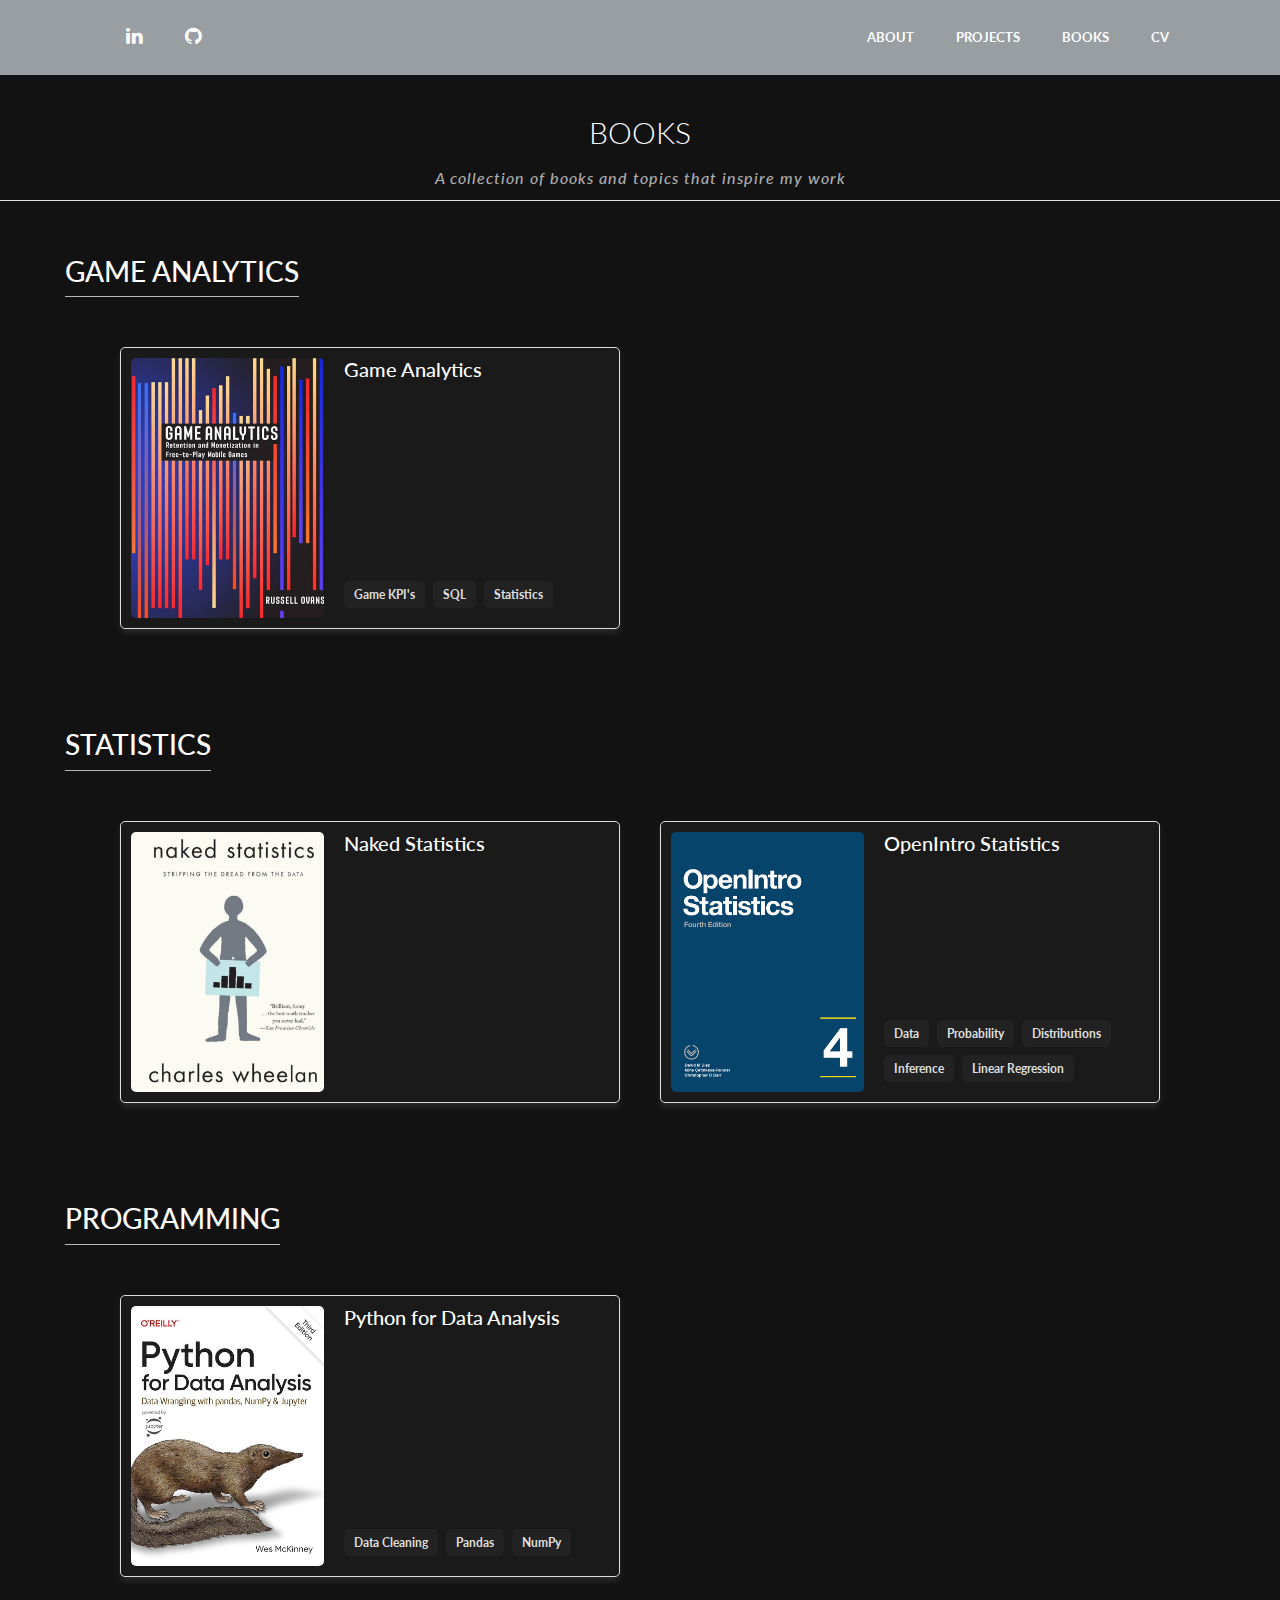
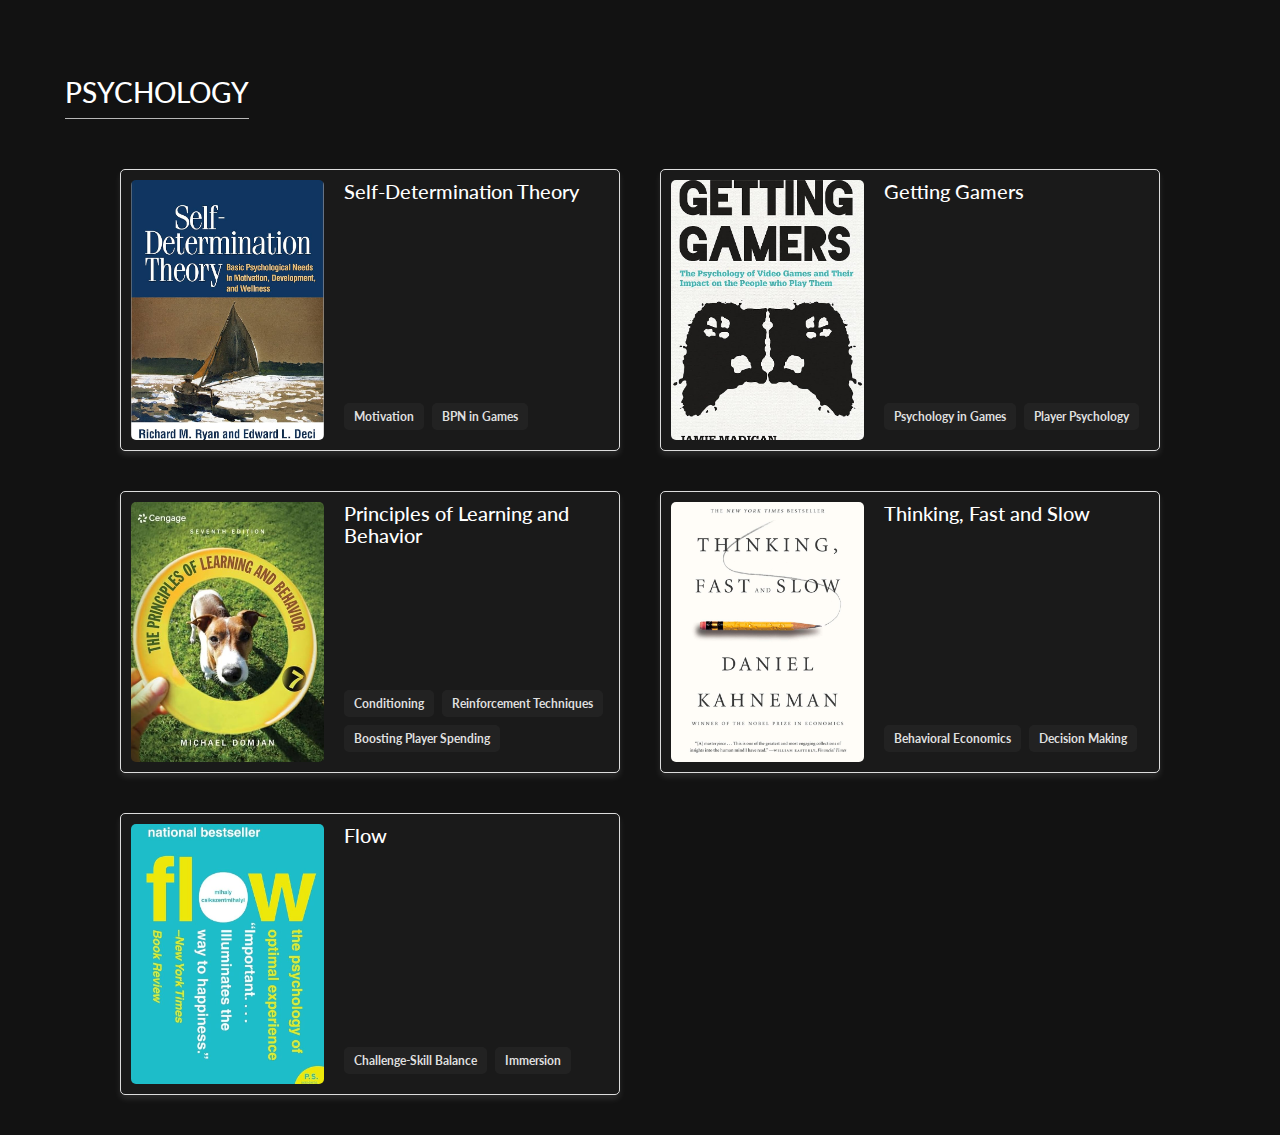
==== commit 198598aa: "Update books.html" ====
--- a/books.html
+++ b/books.html
@@ -84,7 +84,7 @@
                     <div class="book-item">
                         <img src="img/Books/Game Analytics.jpg" alt="Book 5">
                         <div class="book-details">
-                            <h4>Naked Statistics</h4>
+                            <h4>Game Analytics</h4>
                             <div class="topics">
                                 <span class="topic">Game KPI's</span>
                                 <span class="topic">SQL</span>
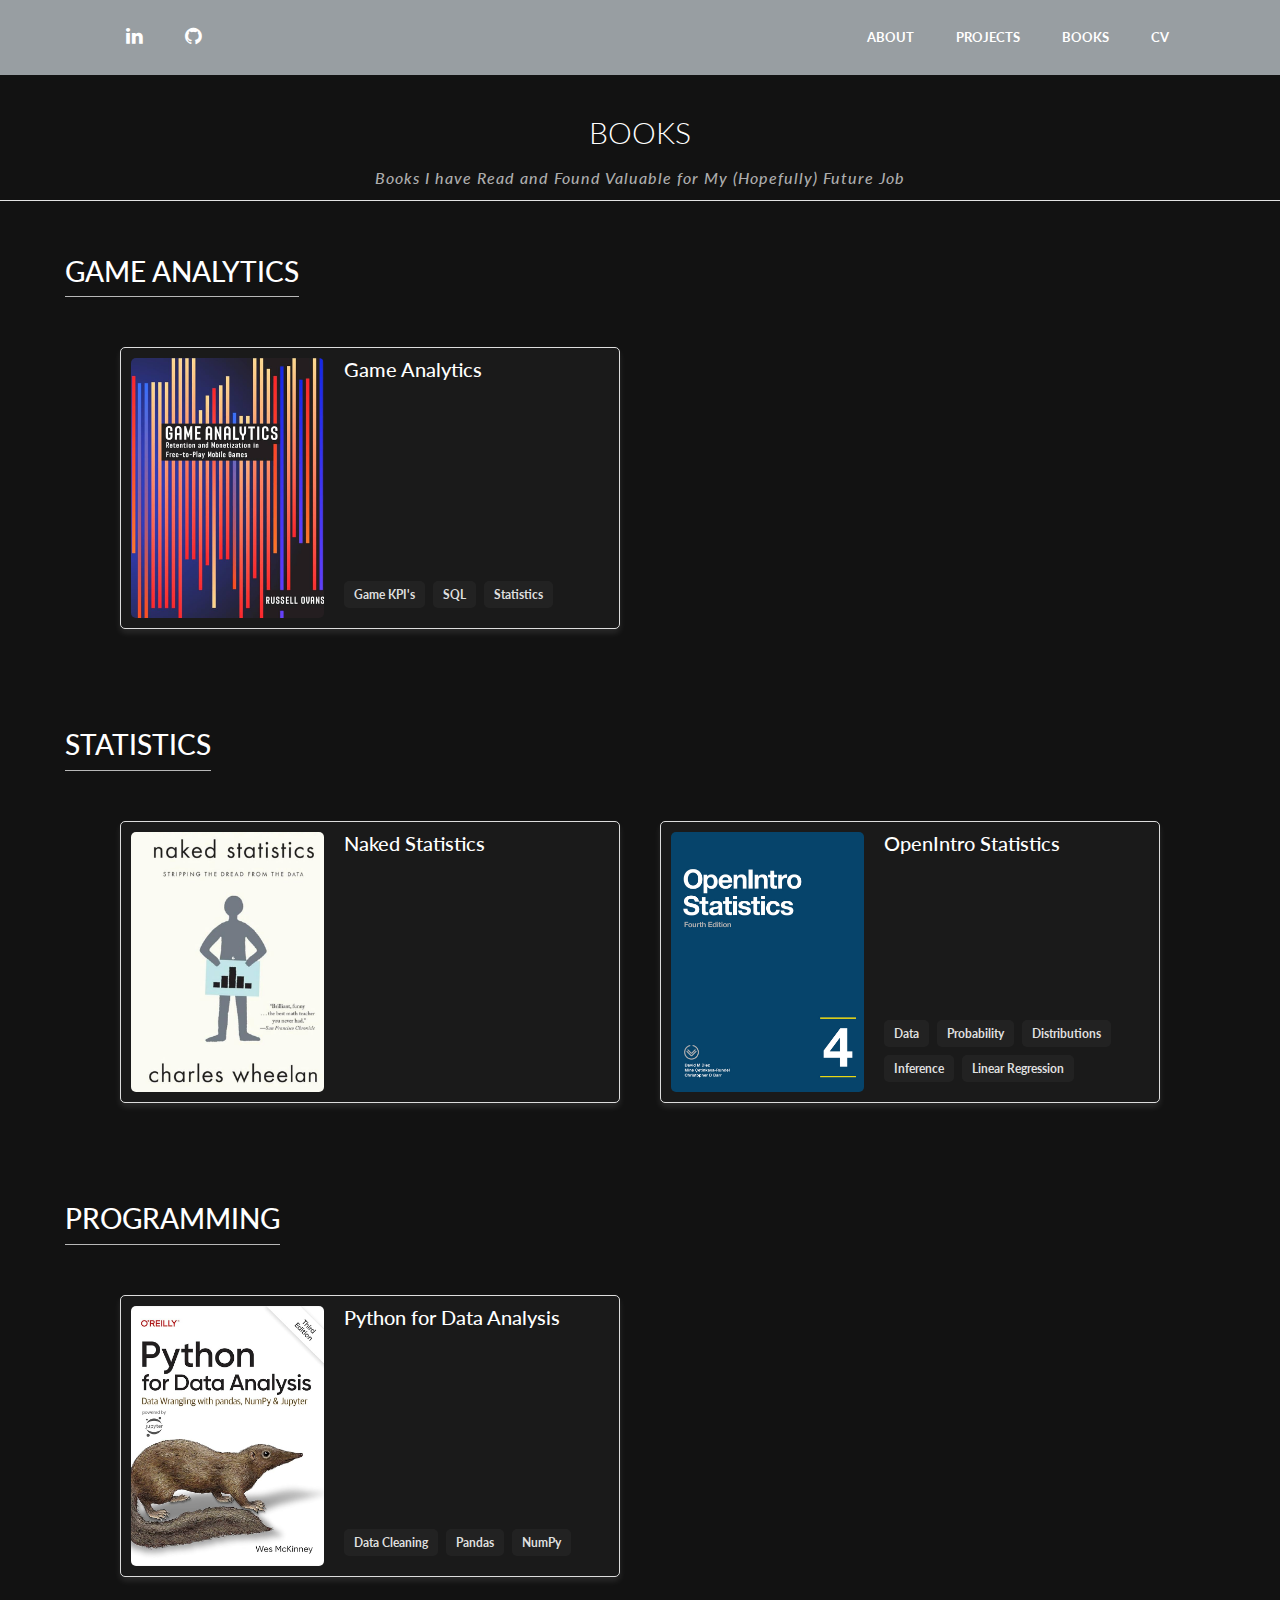
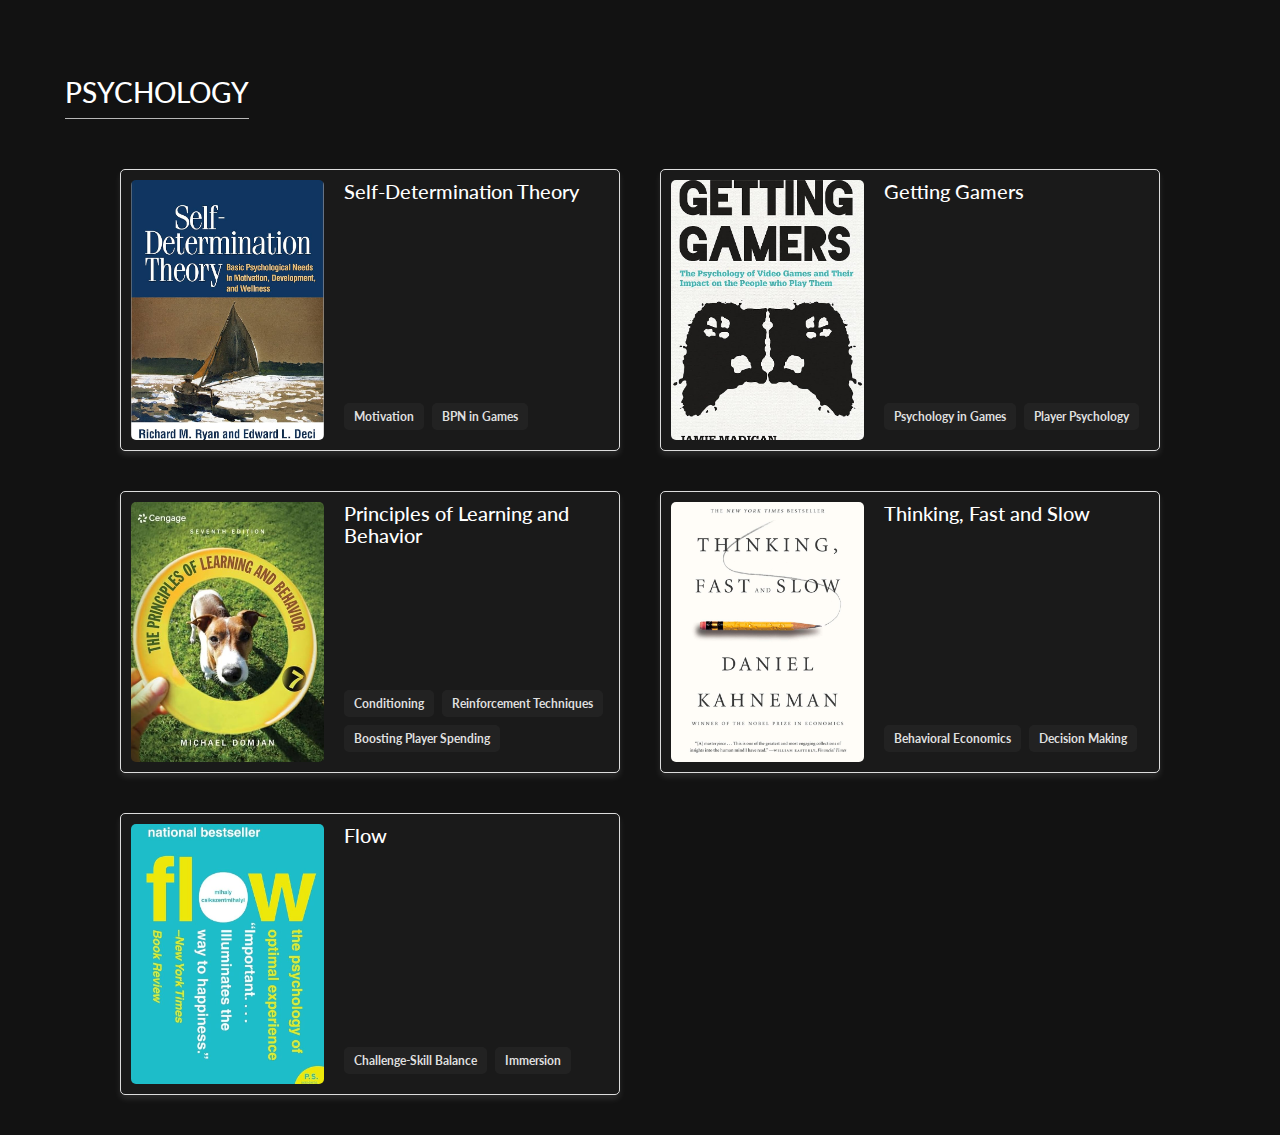
==== commit e4946b8a: "candy crush project" ====
--- a/books.html
+++ b/books.html
@@ -71,8 +71,7 @@
         <div class="container-fluid">
             <div class="section-header">
                 <h2 style="color: #ffffff; margin-bottom: 20px;">Books</h2>
-                <h5 style="margin-top: 25px; margin-bottom: -20px;"><em>A collection of books and topics that inspire my
-                        work</em></h5>
+                <h5 style="margin-top: 25px; margin-bottom: -20px;"><em>Books I have Read and Found Valuable for My (Hopefully) Future Job</em></h5>
                 <div class="fancy"><span></span></div>
             </div>
 
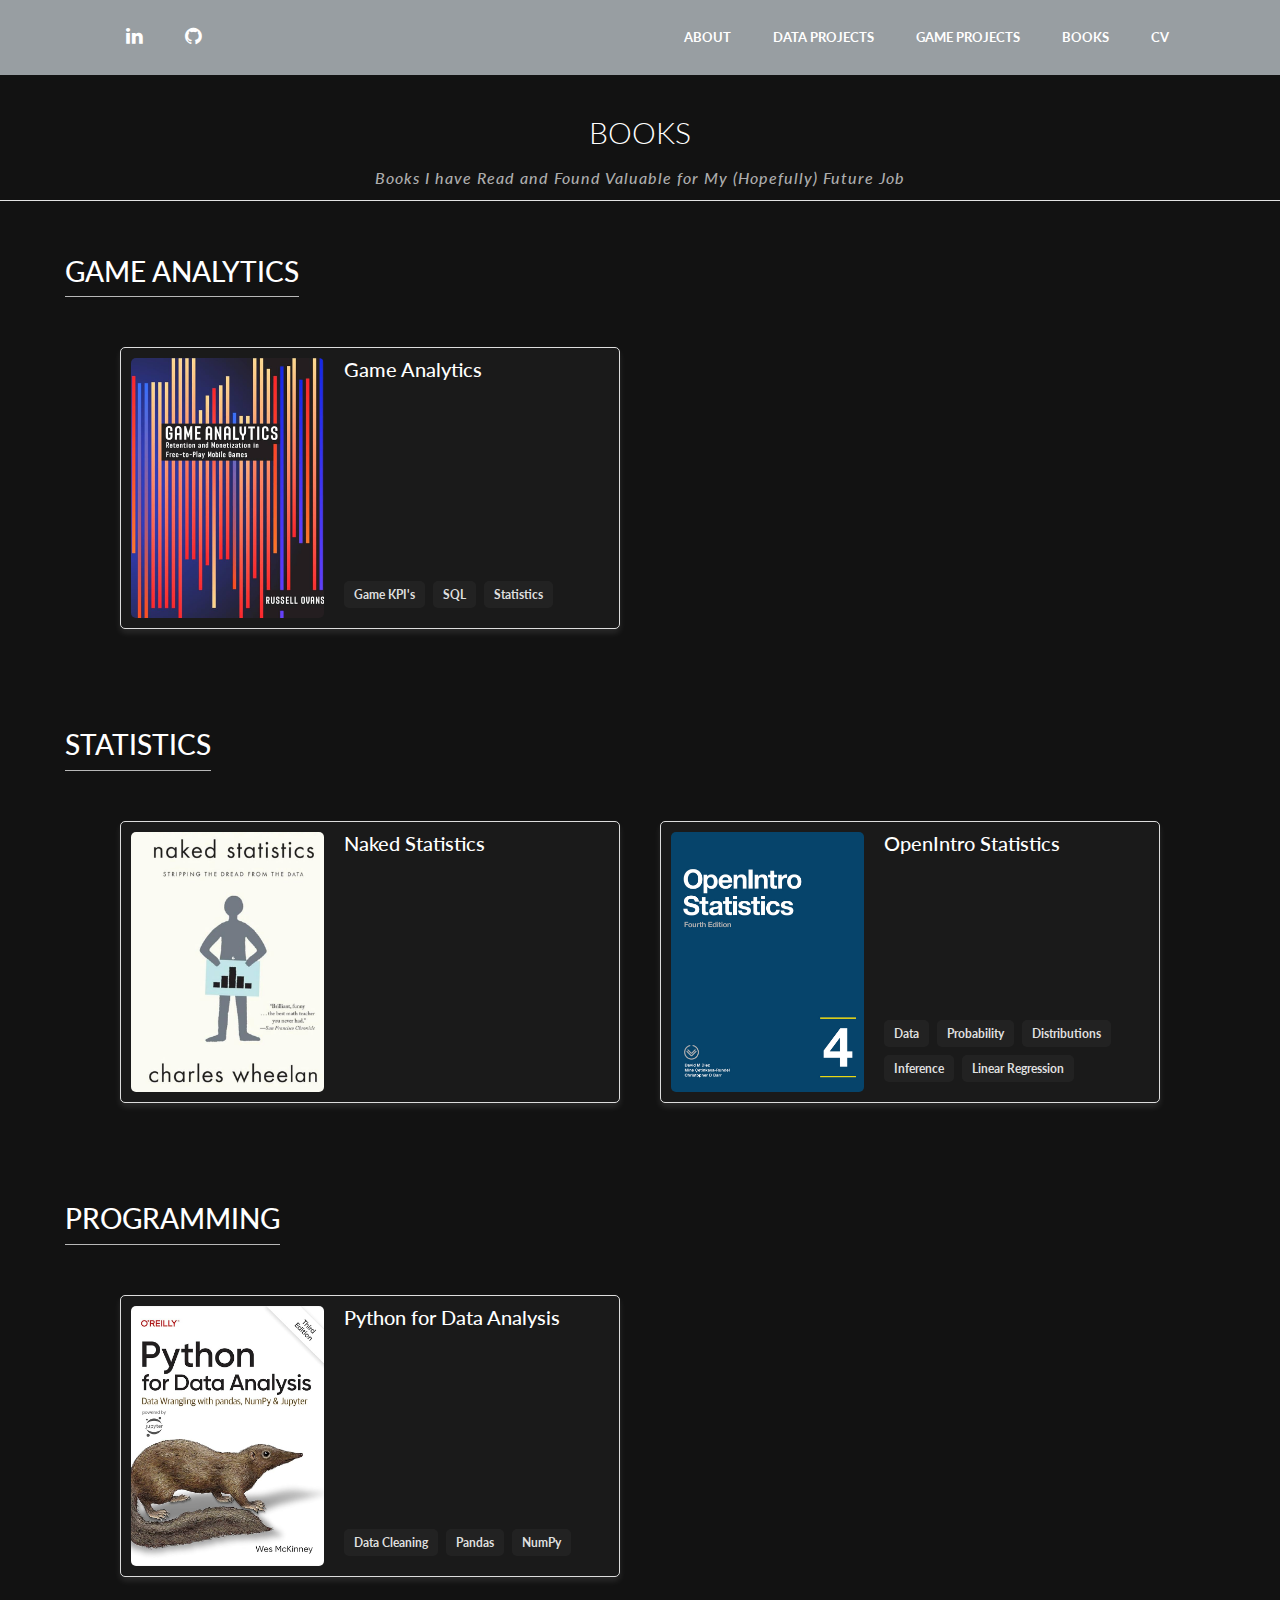
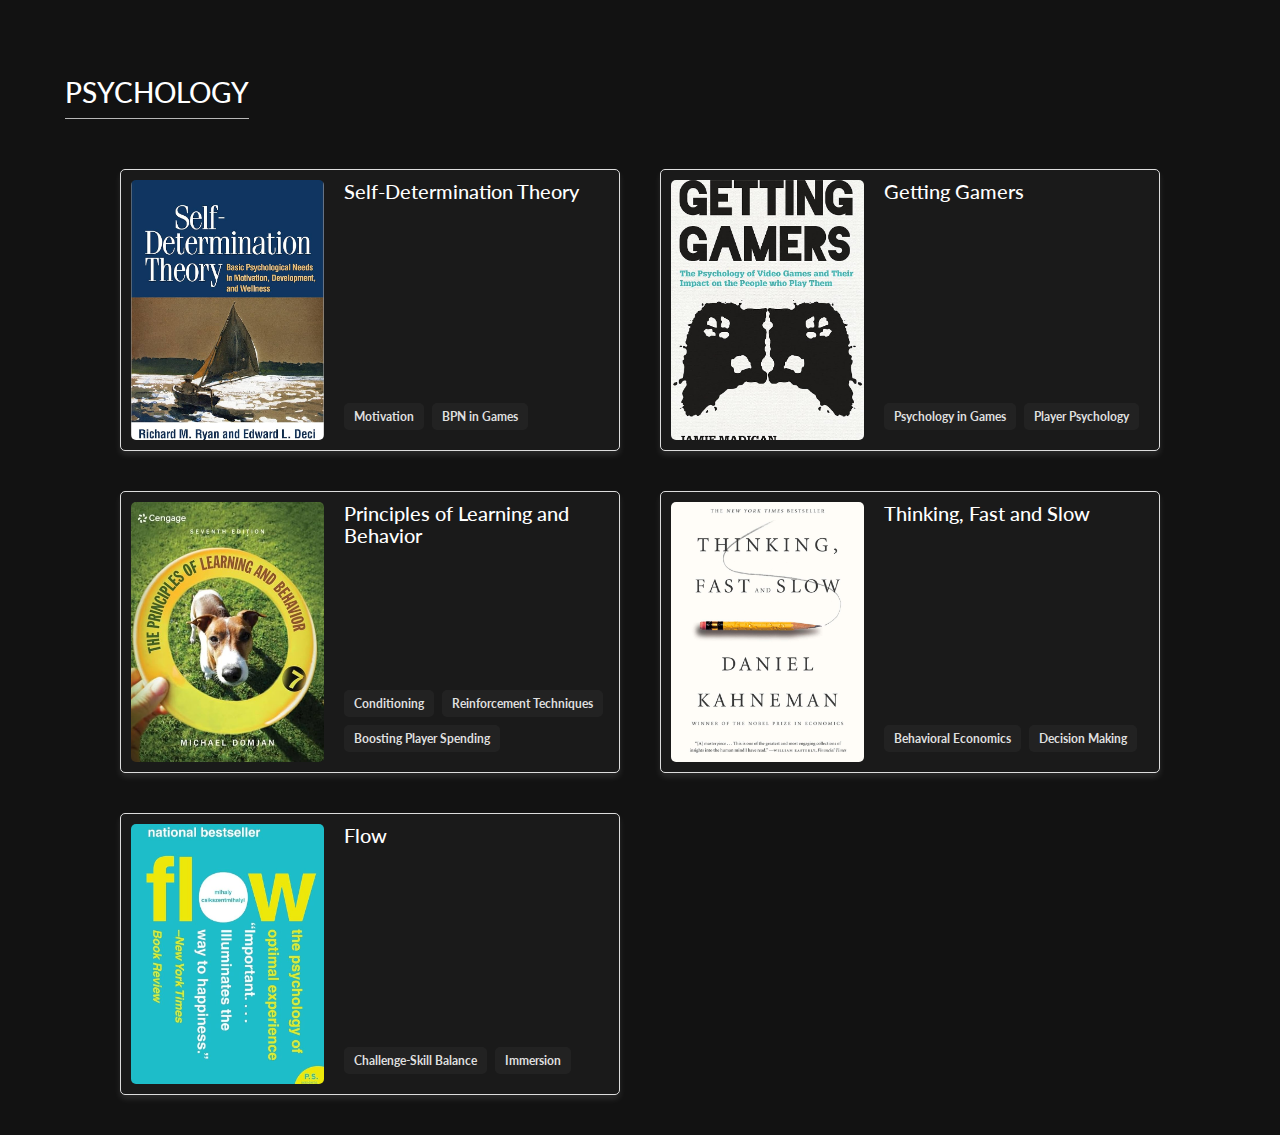
==== commit e20c389a: "update projects" ====
--- a/books.html
+++ b/books.html
@@ -40,7 +40,7 @@
                     <span class="icon-bar"></span>
                 </button>
             </div>
-
+    
             <div class="collapse navbar-collapse" id="bs-example-navbar-collapse-1">
                 <ul class="nav navbar-nav navbar-left">
                     <li><a href="https://www.linkedin.com/in/urimartincorella/"><i class="fa fa-linkedin"
@@ -53,7 +53,10 @@
                         <a href="index.html">About</a>
                     </li>
                     <li>
-                        <a href="projects.html">Projects</a>
+                        <a href="projects.html">Data Projects</a>
+                    </li>
+                    <li>
+                        <a href="videogames.html">Game Projects</a>
                     </li>
                     <li>
                         <a href="books.html">Books</a>
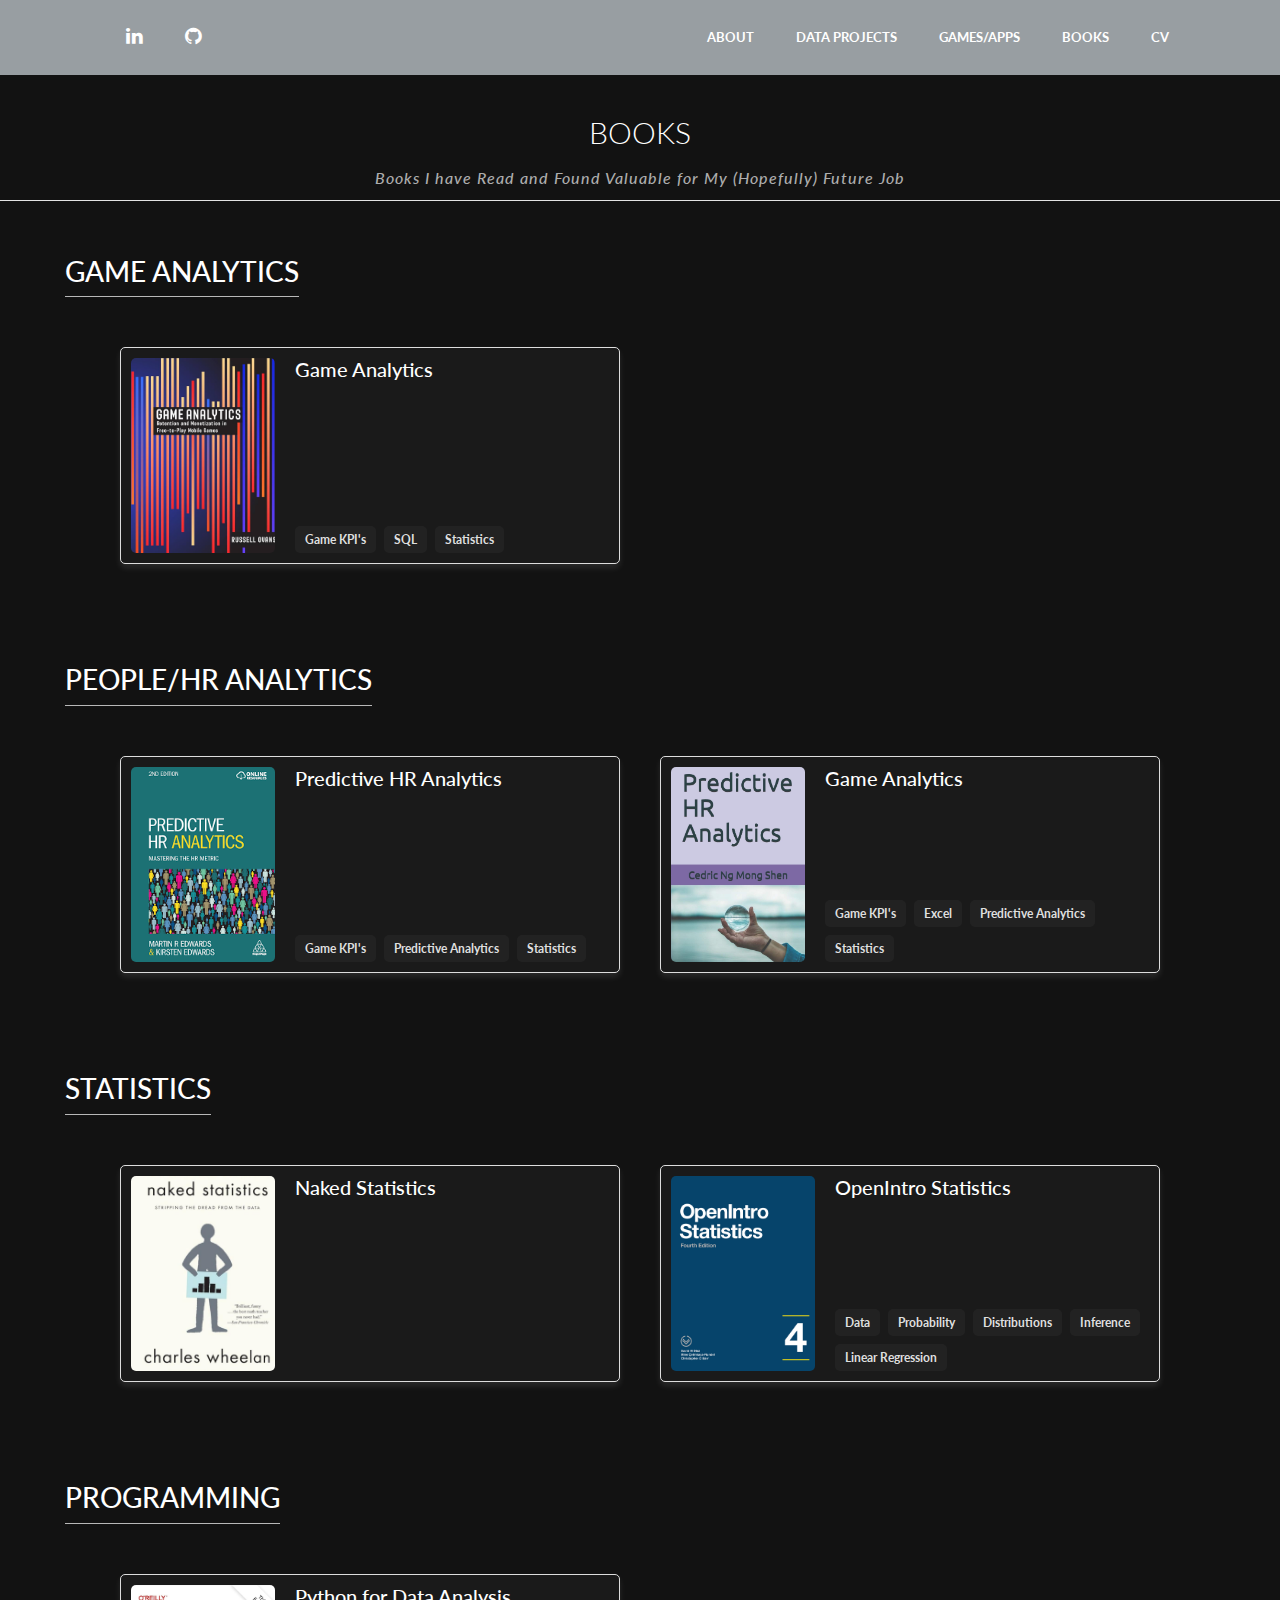
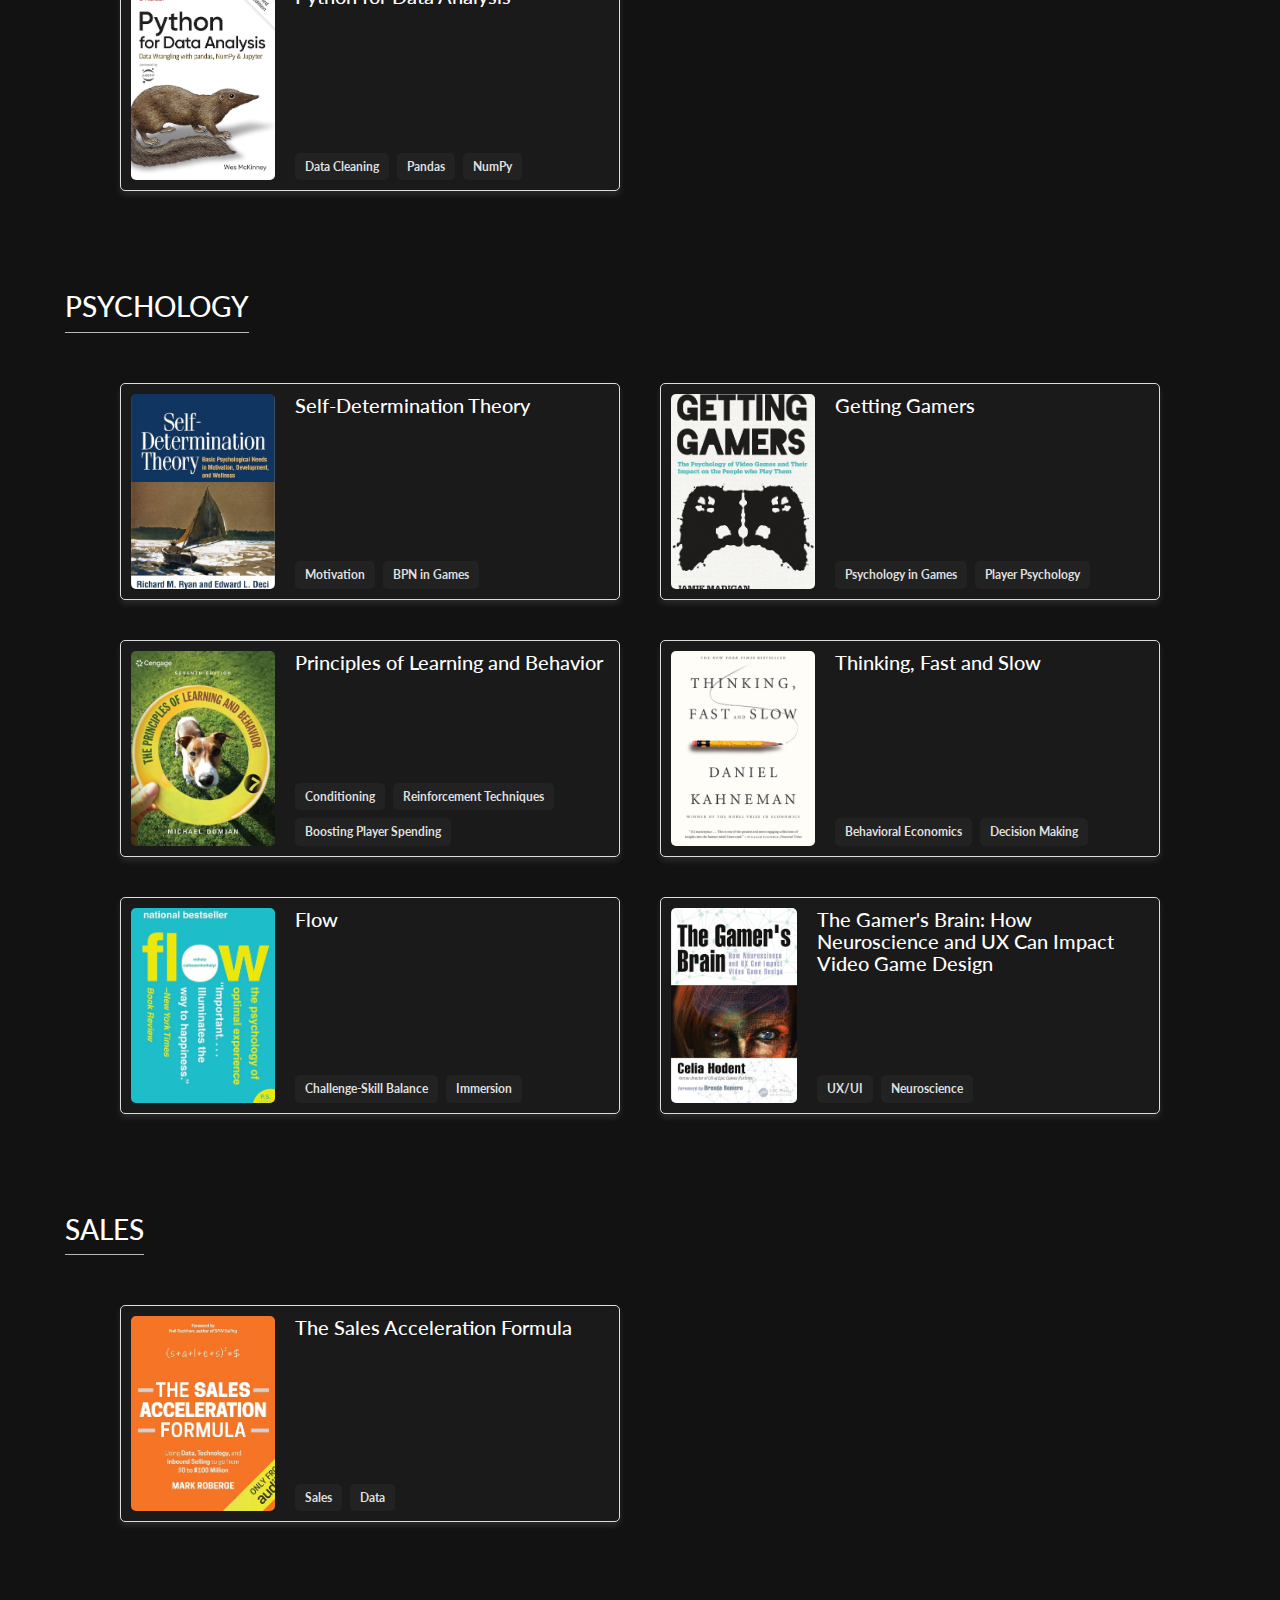
==== commit a9f4de7a: "idk" ====
--- a/books.html
+++ b/books.html
@@ -56,7 +56,7 @@
                         <a href="projects.html">Data Projects</a>
                     </li>
                     <li>
-                        <a href="videogames.html">Game Projects</a>
+                        <a href="videogames.html">Games/Apps</a>
                     </li>
                     <li>
                         <a href="books.html">Books</a>
@@ -103,6 +103,37 @@
                 </div>
             </div>
 
+            <!-- People Analytics Section -->
+            <div class="genre-section">
+                <h3 class="genre-title">People/HR Analytics</h3>
+                <div class="book-grid">
+                    <div class="book-item">
+                        <img src="img/Books/HrAnalyticsEdwards.png" alt="Book 5">
+                        <div class="book-details">
+                            <h4>Predictive HR Analytics</h4>
+                            <div class="topics">
+                                <span class="topic">Game KPI's</span>
+                                <span class="topic">Predictive Analytics</span>
+                                <span class="topic">Statistics</span>
+                            </div>
+                        </div>
+                    </div>
+                    <div class="book-item">
+                        <img src="img/Books/HR Analytics Cedric.jpg" alt="Book 5">
+                        <div class="book-details">
+                            <h4>Game Analytics</h4>
+                            <div class="topics">
+                                <span class="topic">Game KPI's</span>
+                                <span class="topic">Excel</span>
+                                <span class="topic">Predictive Analytics</span>
+                                <span class="topic">Statistics</span>
+                            </div>
+                        </div>
+                    </div>
+                    
+                </div>
+            </div>
+
             <!-- Statistics Section -->
             <div class="genre-section">
                 <h3 class="genre-title">Statistics</h3>
@@ -213,9 +244,42 @@
                             </div>
                         </div>
                     </div>
-                </div>
-            </div>
-
+                    <!-- UXUI -->
+                    <div class="book-item">
+                        <img src="img/Books/UXUI.jpg" alt="Flow">
+                        <div class="book-details">
+                            <h4>The Gamer's Brain: How Neuroscience and UX Can Impact Video Game Design</h4>
+                            <div class="topics">
+                                <span class="topic">UX/UI</span>
+                                <span class="topic">Neuroscience</span>
+                            </div>
+                        </div>
+                    </div>
+                </div>
+            </div>
+
+               <!-- Sales Section -->
+               <div class="genre-section">
+                <h3 class="genre-title">Sales</h3>
+                <div class="book-grid">
+                    <div class="book-item">
+                        <img src="img/Books/SalesFormula.jpg" alt="Book 5">
+                        <div class="book-details">
+                            <h4>The Sales Acceleration Formula</h4>
+                            <div class="topics">
+                                <span class="topic">Sales</span>
+                                <span class="topic">Data</span>
+                            </div>
+                        </div>
+                        
+                    </div>
+                    <div class="book-item" style="visibility: hidden;">
+                        <div class="book-details">
+                            <!-- No content -->
+                        </div>
+                    </div>
+                </div>
+            </div>
 
            
         </div>
--- a/css/uri.css
+++ b/css/uri.css
@@ -47,8 +47,8 @@
     position: relative; /* Añadimos posición relativa para el contenedor */
 }
 .book-item img {
-    width: 193px;
-    height: 260px;
+    width: 144px;
+    height: 195px;
     object-fit: cover;
     margin: 10px;
     border-radius: 5px;
@@ -60,7 +60,7 @@
     justify-content: space-between; /* Distribuye contenido verticalmente */
     padding: 10px;
     flex-grow: 1;
-    height: 270px; /* Fija la altura para igualar el tamaño de la imagen */
+    height: 215px; /* Fija la altura para igualar el tamaño de la imagen */
 }
 
 .book-details h4 {
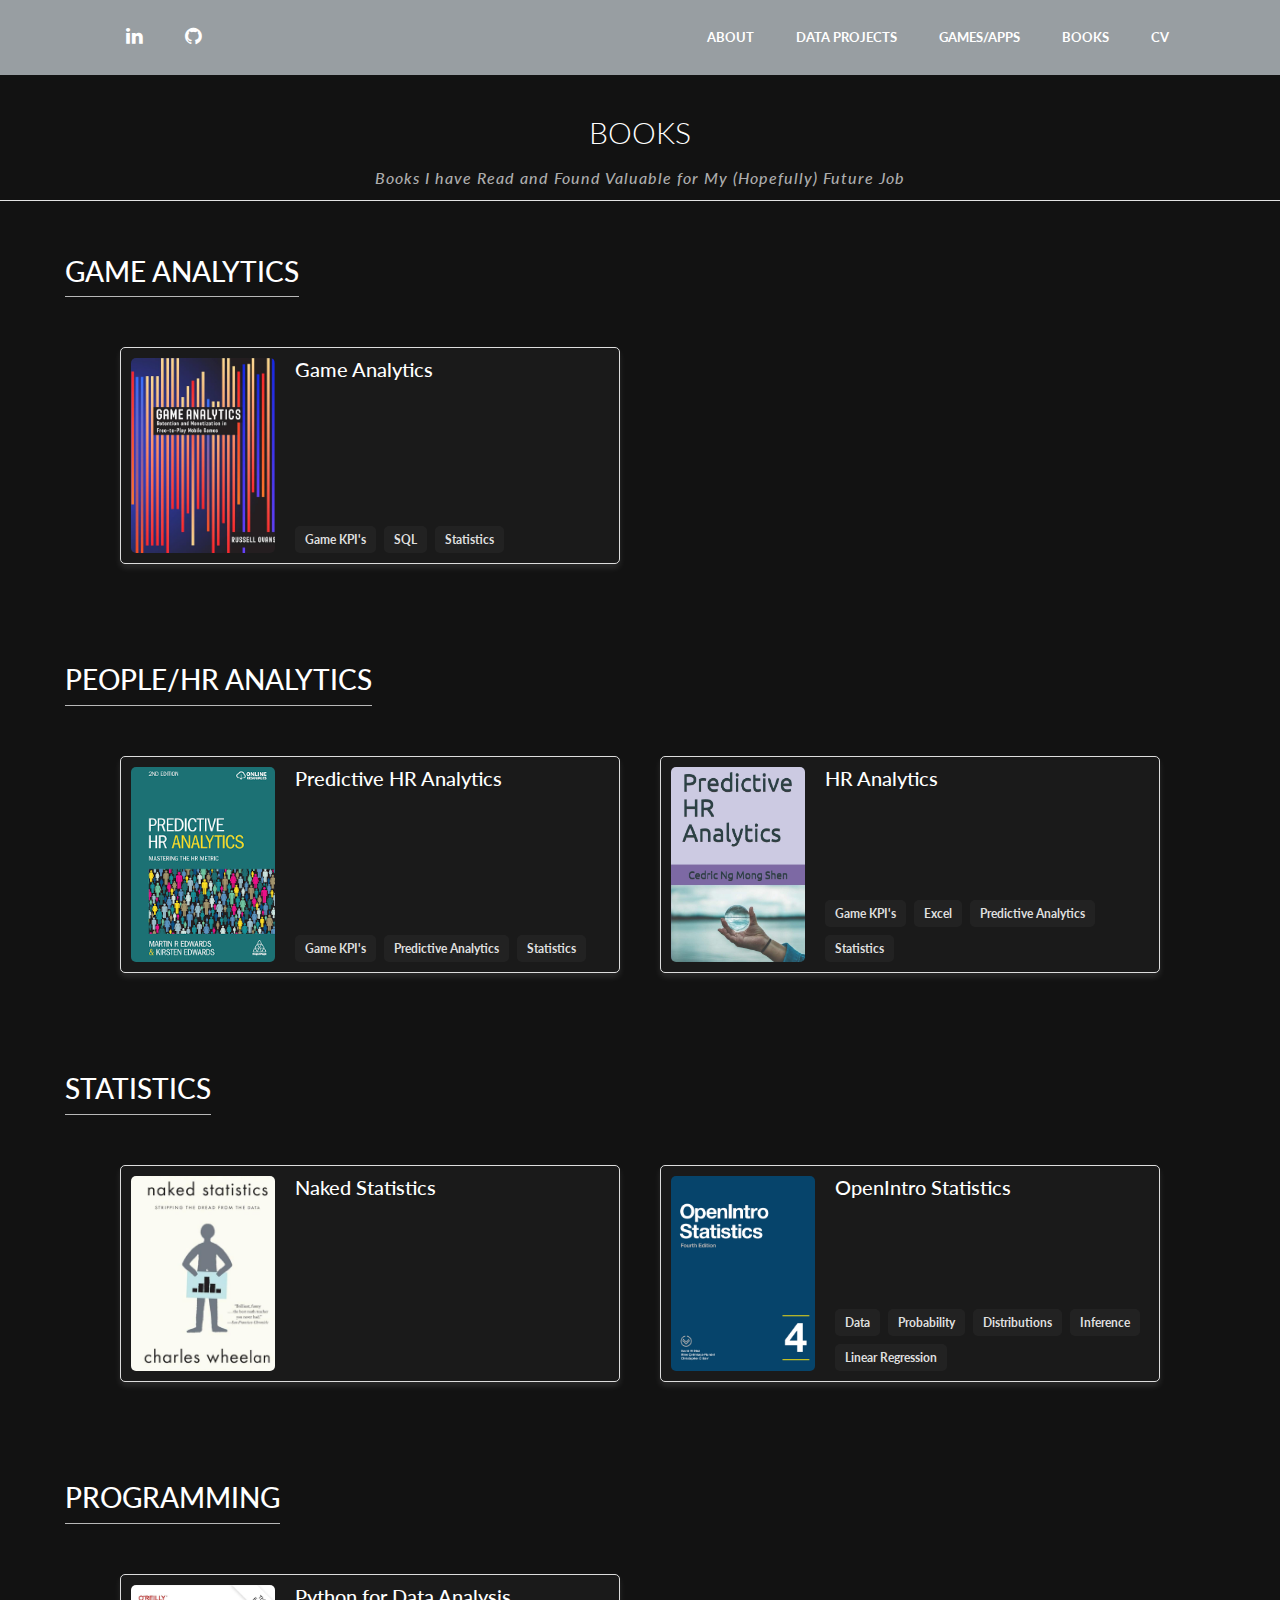
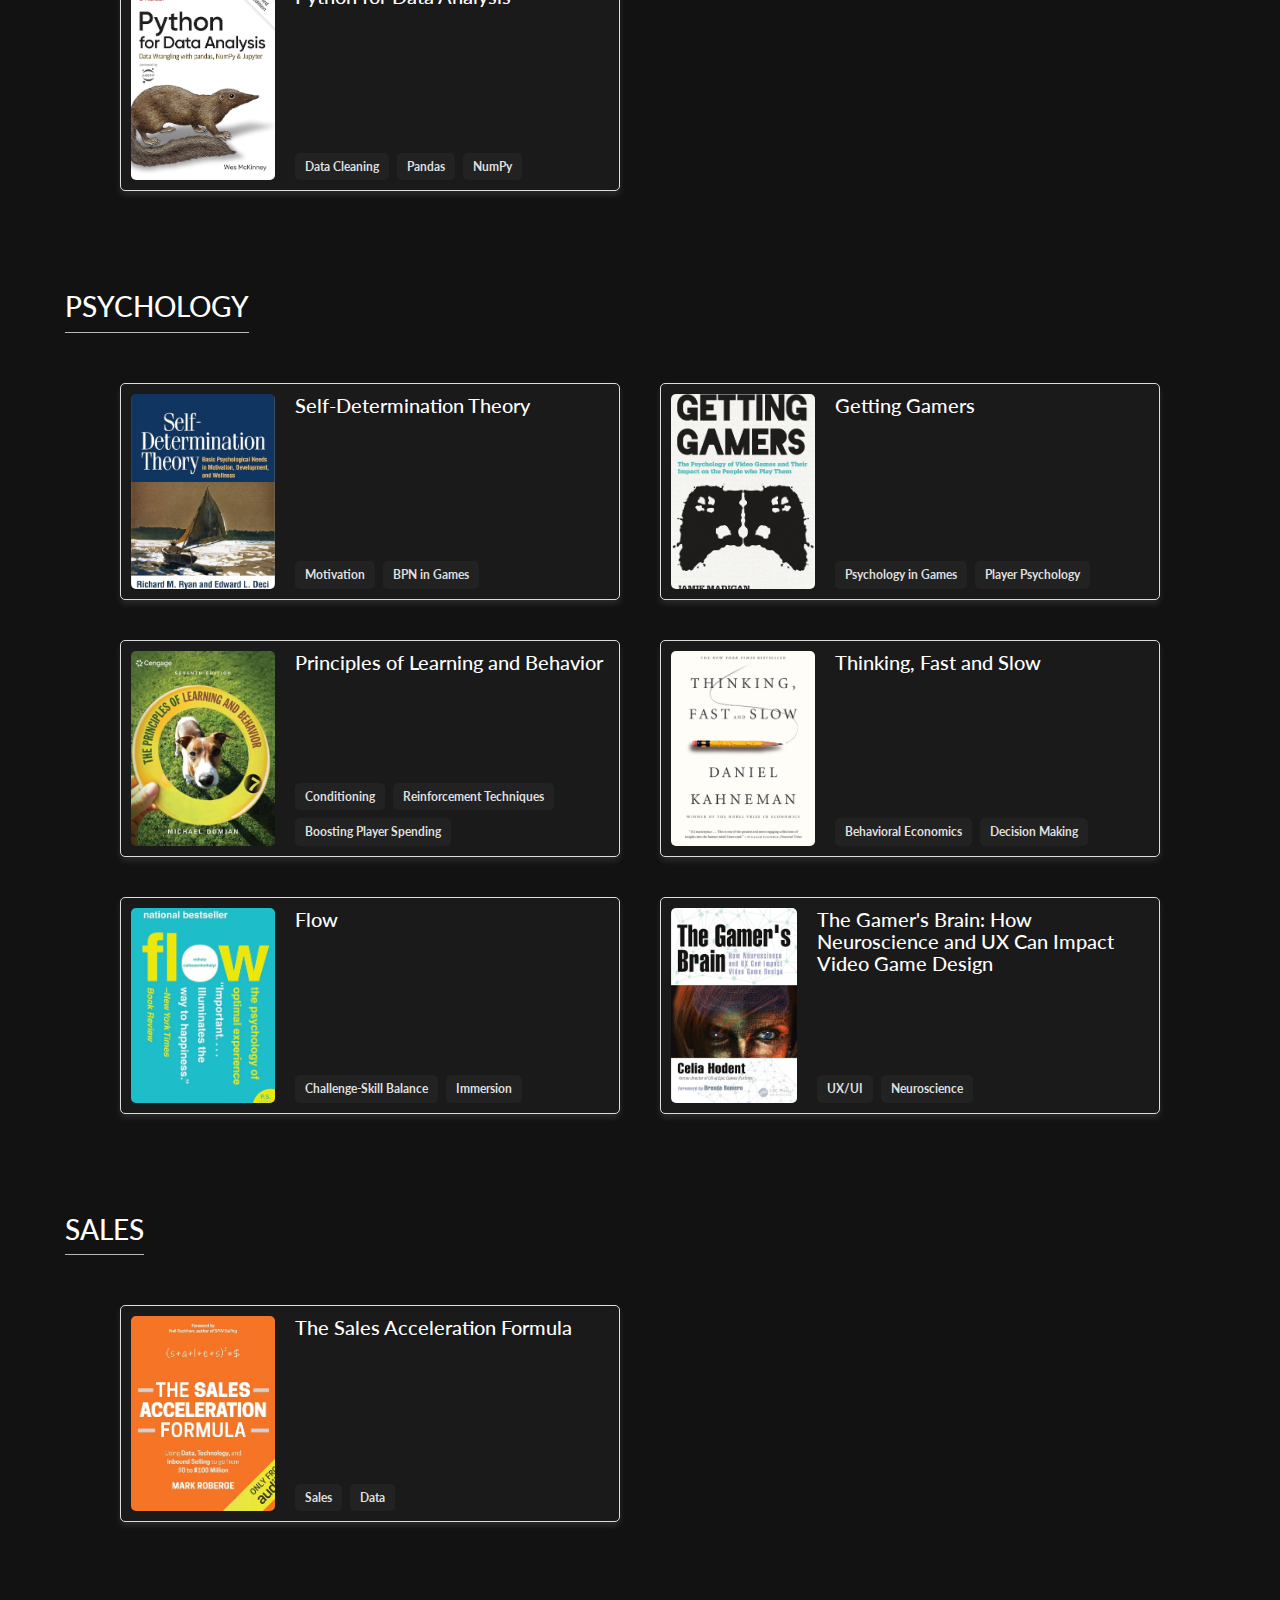
==== commit 0e0c93f0: "fix book title" ====
--- a/books.html
+++ b/books.html
@@ -121,7 +121,7 @@
                     <div class="book-item">
                         <img src="img/Books/HR Analytics Cedric.jpg" alt="Book 5">
                         <div class="book-details">
-                            <h4>Game Analytics</h4>
+                            <h4>HR Analytics</h4>
                             <div class="topics">
                                 <span class="topic">Game KPI's</span>
                                 <span class="topic">Excel</span>
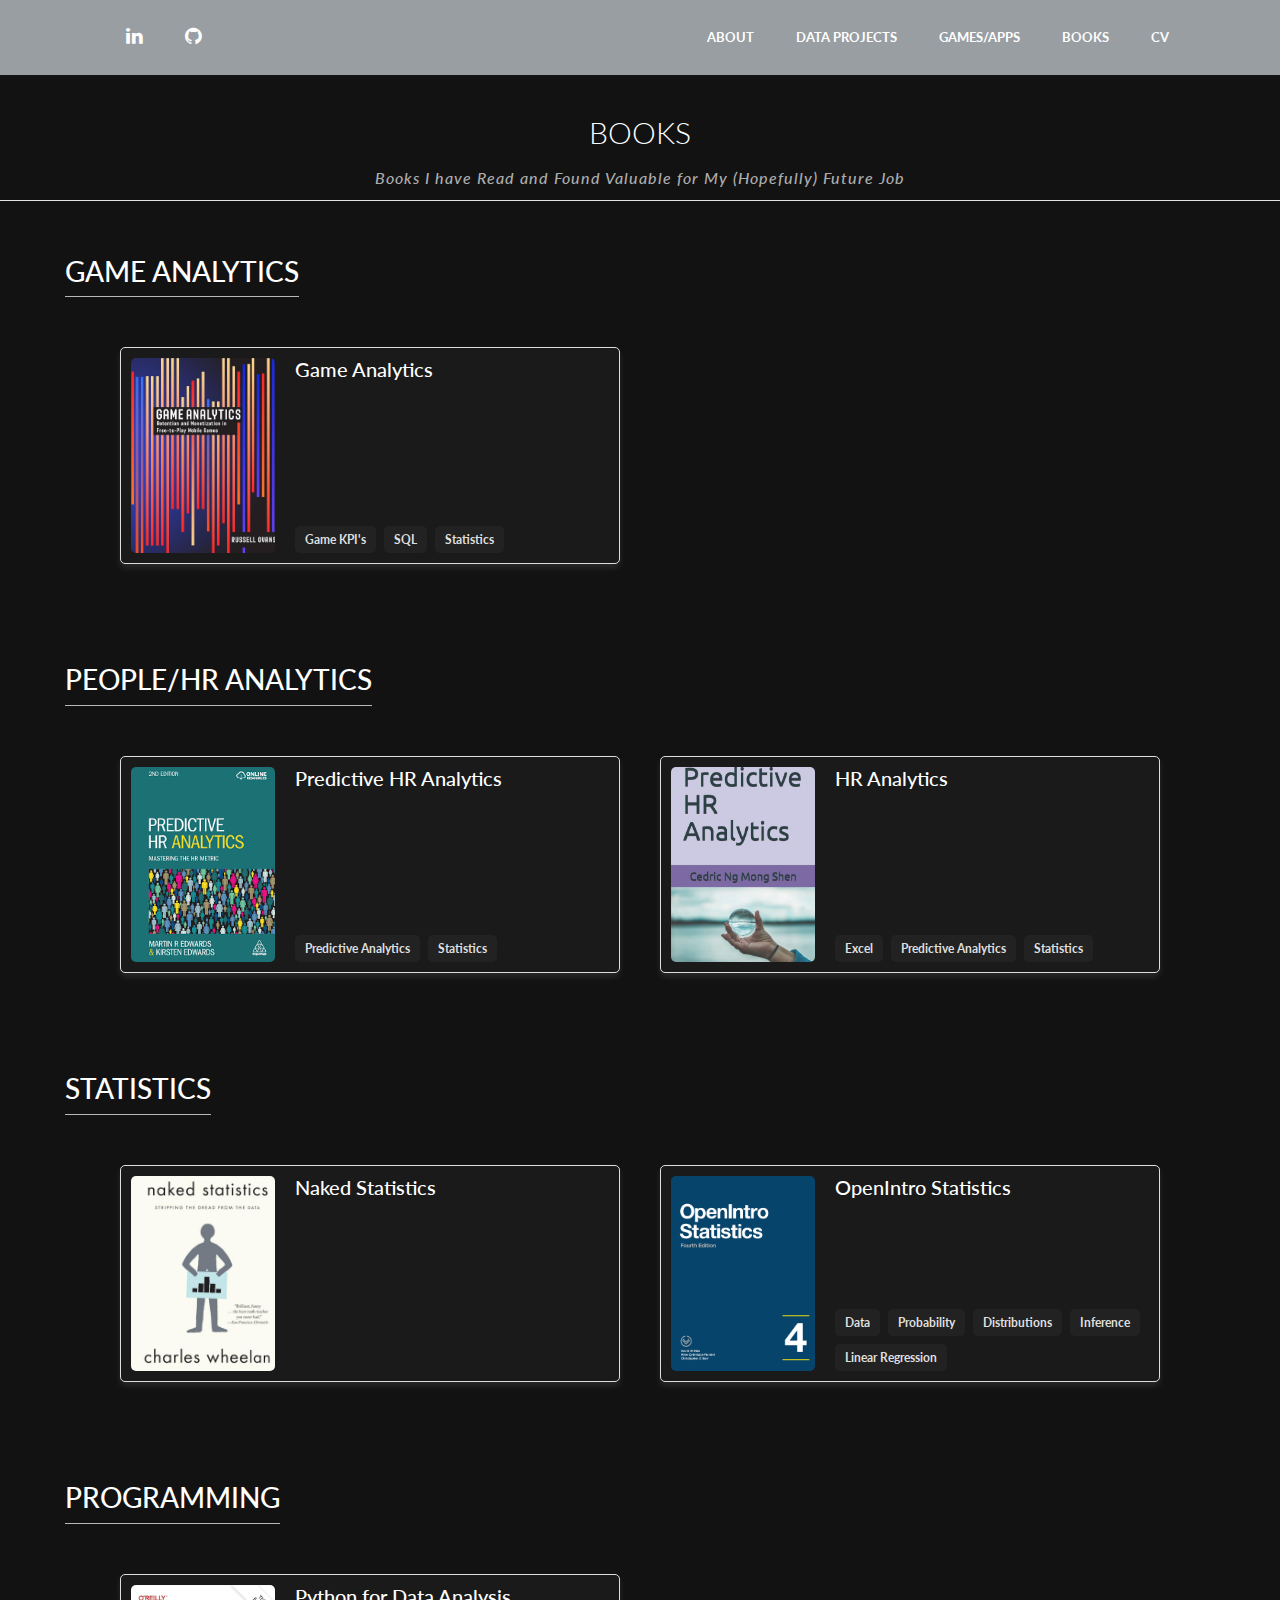
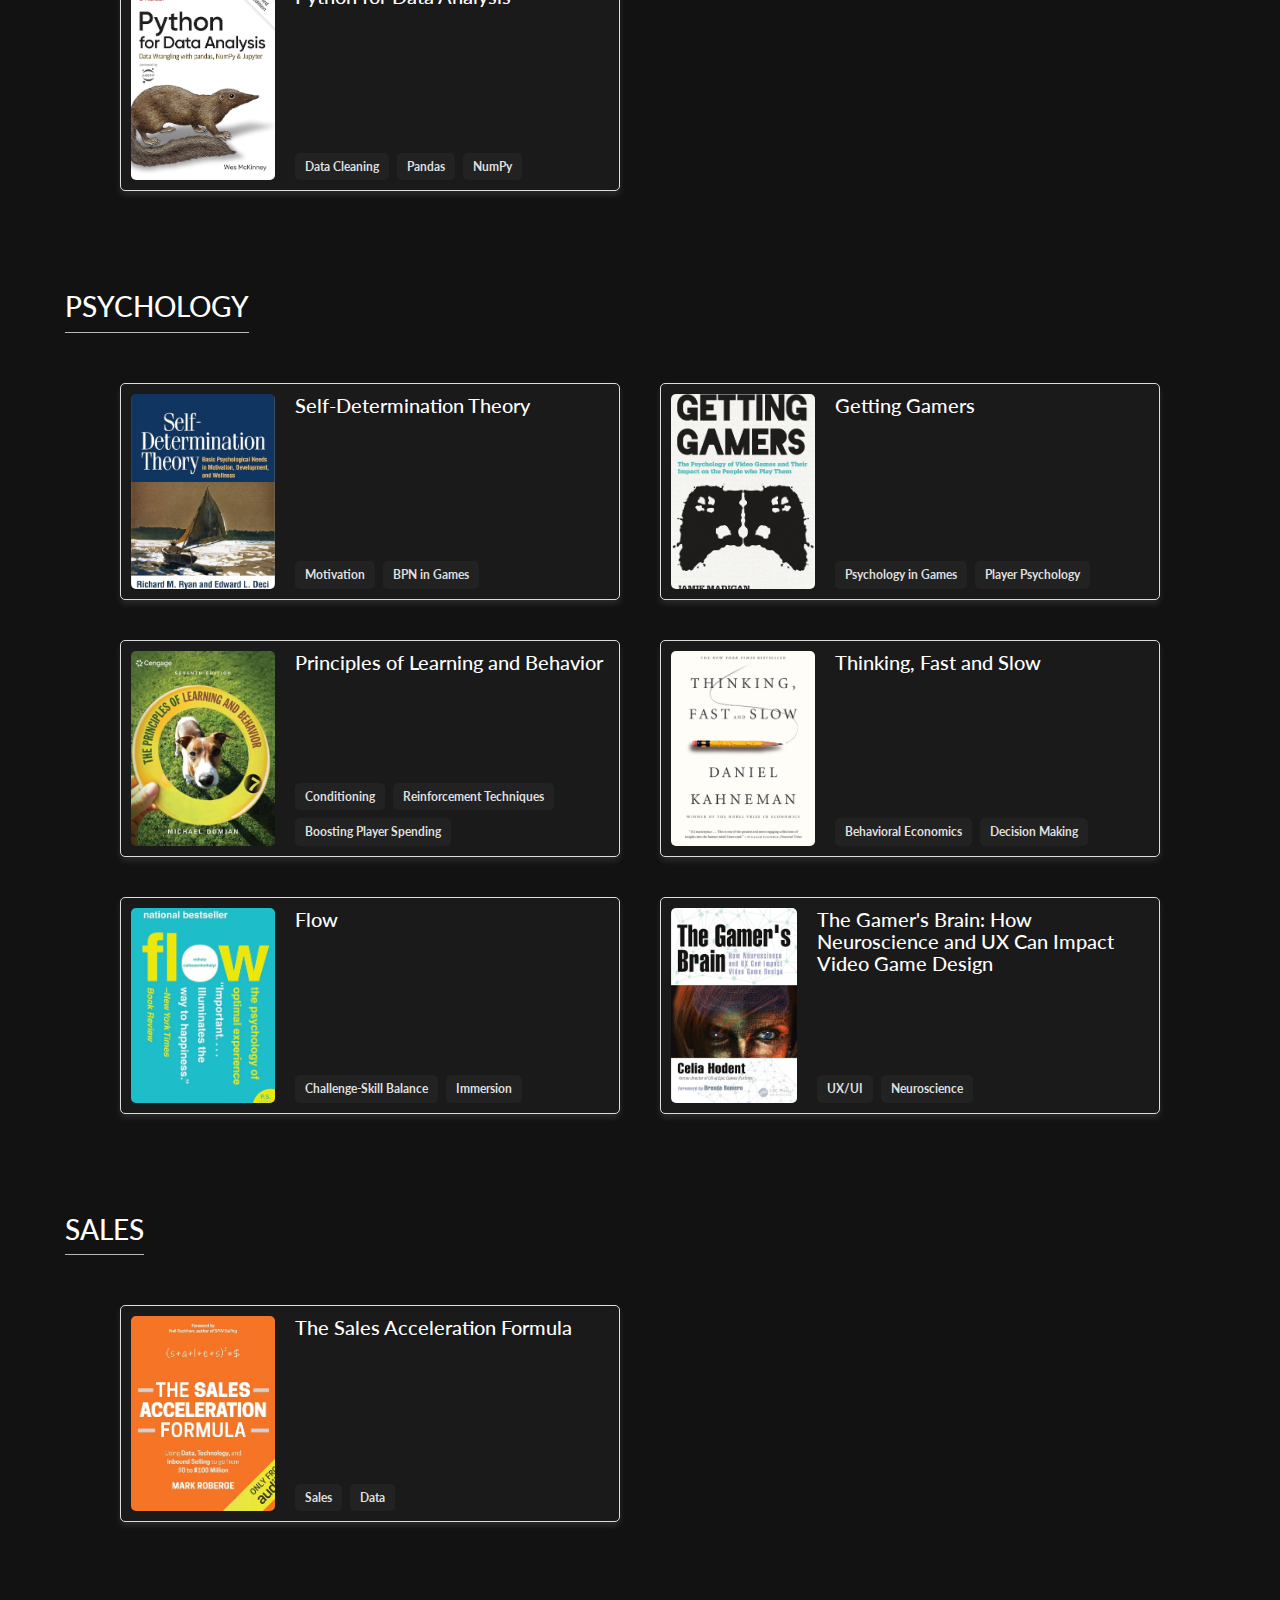
==== commit bf0b77ef: "a" ====
--- a/books.html
+++ b/books.html
@@ -112,7 +112,6 @@
                         <div class="book-details">
                             <h4>Predictive HR Analytics</h4>
                             <div class="topics">
-                                <span class="topic">Game KPI's</span>
                                 <span class="topic">Predictive Analytics</span>
                                 <span class="topic">Statistics</span>
                             </div>
@@ -123,7 +122,6 @@
                         <div class="book-details">
                             <h4>HR Analytics</h4>
                             <div class="topics">
-                                <span class="topic">Game KPI's</span>
                                 <span class="topic">Excel</span>
                                 <span class="topic">Predictive Analytics</span>
                                 <span class="topic">Statistics</span>
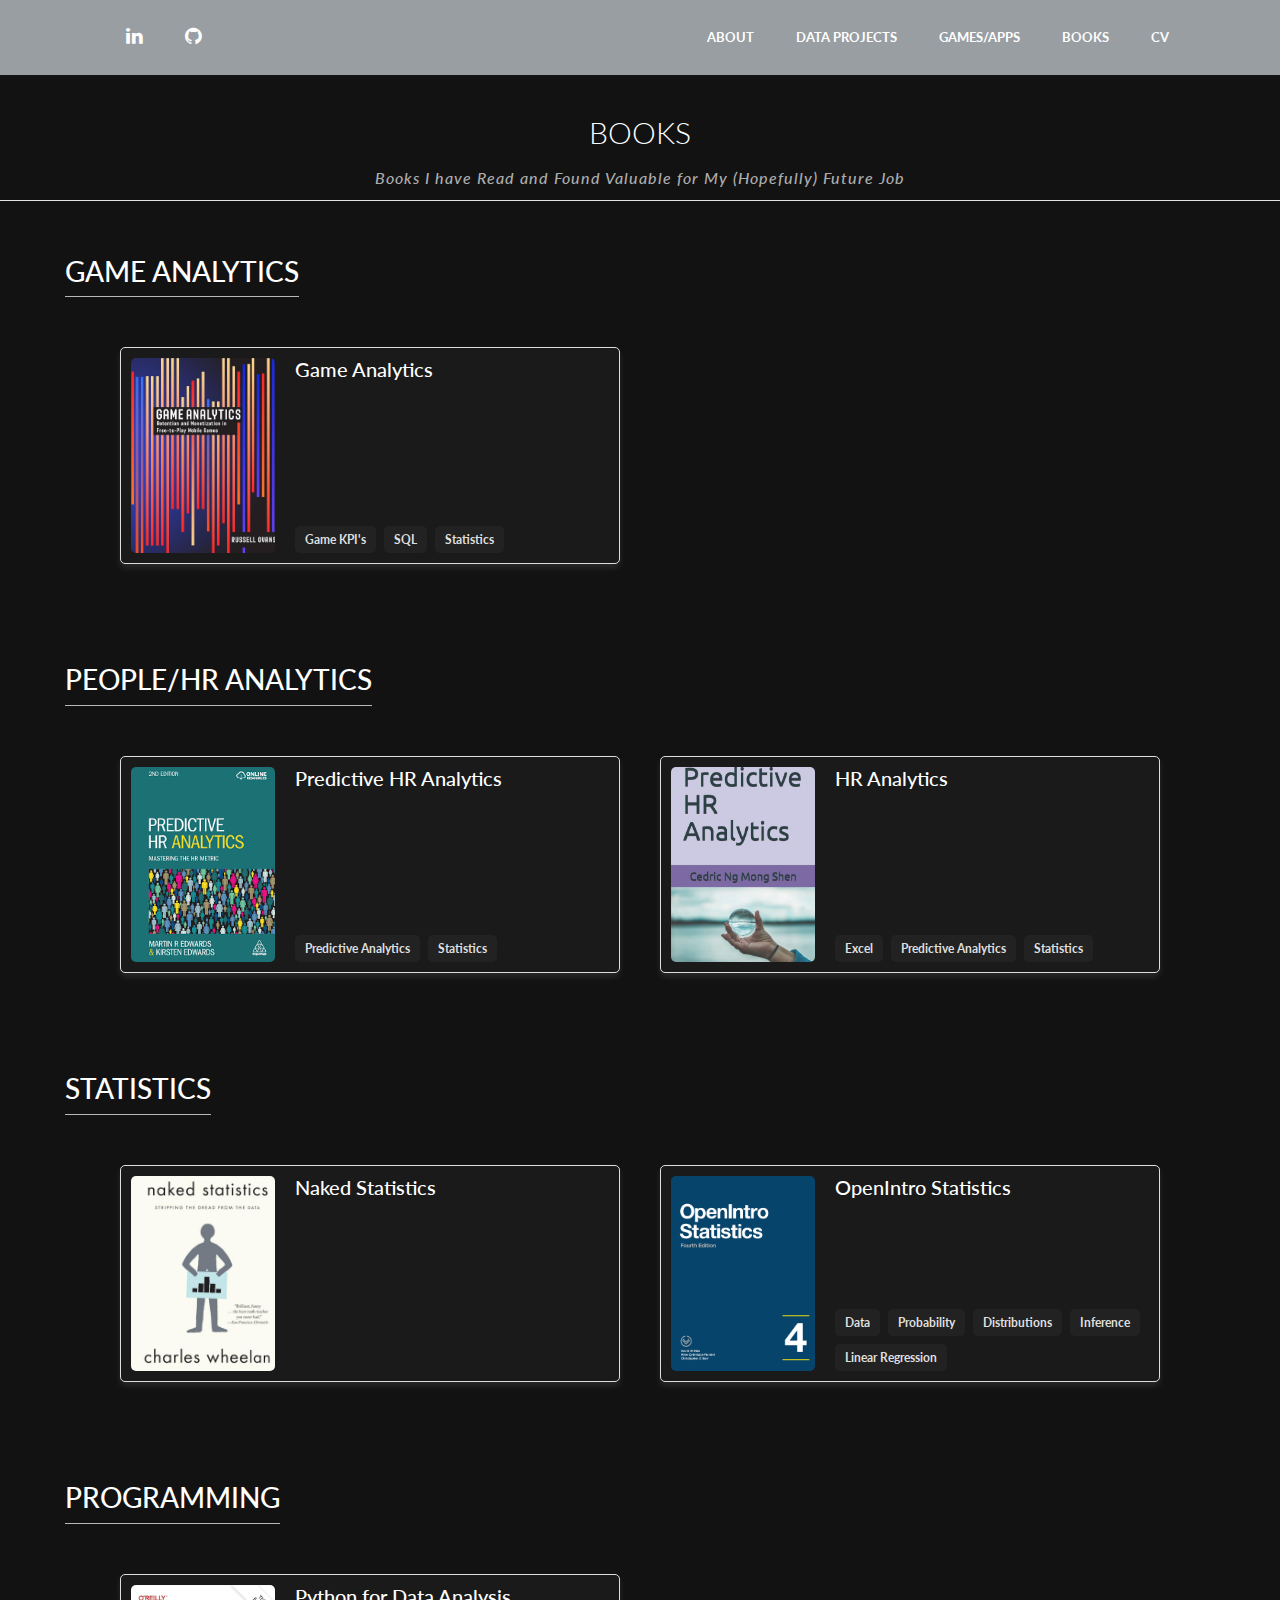
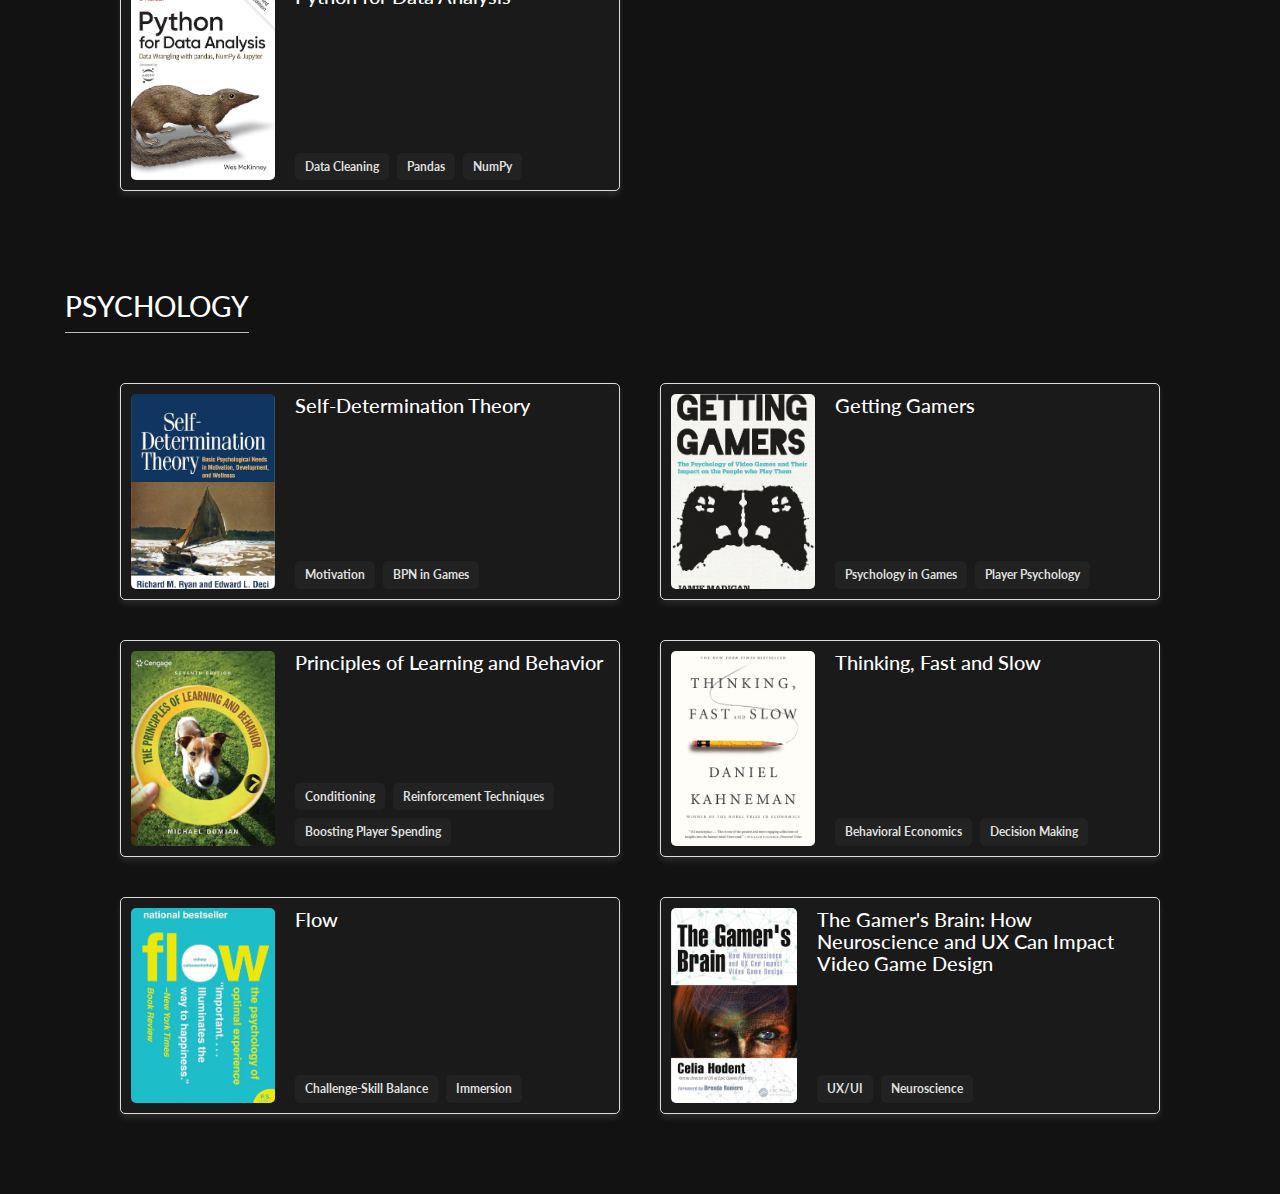
==== commit 0b8e99ec: "Update books.html" ====
--- a/books.html
+++ b/books.html
@@ -40,7 +40,7 @@
                     <span class="icon-bar"></span>
                 </button>
             </div>
-    
+
             <div class="collapse navbar-collapse" id="bs-example-navbar-collapse-1">
                 <ul class="nav navbar-nav navbar-left">
                     <li><a href="https://www.linkedin.com/in/urimartincorella/"><i class="fa fa-linkedin"
@@ -74,11 +74,12 @@
         <div class="container-fluid">
             <div class="section-header">
                 <h2 style="color: #ffffff; margin-bottom: 20px;">Books</h2>
-                <h5 style="margin-top: 25px; margin-bottom: -20px;"><em>Books I have Read and Found Valuable for My (Hopefully) Future Job</em></h5>
+                <h5 style="margin-top: 25px; margin-bottom: -20px;"><em>Books I have Read and Found Valuable for My
+                        (Hopefully) Future Job</em></h5>
                 <div class="fancy"><span></span></div>
             </div>
 
-            
+
             <!-- Game Analytics Section -->
             <div class="genre-section">
                 <h3 class="genre-title">Game Analytics</h3>
@@ -99,7 +100,7 @@
                             <!-- No content -->
                         </div>
                     </div>
-                    
+
                 </div>
             </div>
 
@@ -128,7 +129,7 @@
                             </div>
                         </div>
                     </div>
-                    
+
                 </div>
             </div>
 
@@ -158,8 +159,8 @@
                 </div>
             </div>
 
-             <!-- Programming Section -->
-             <div class="genre-section">
+            <!-- Programming Section -->
+            <div class="genre-section">
                 <h3 class="genre-title">Programming</h3>
                 <div class="book-grid">
                     <div class="book-item">
@@ -172,7 +173,7 @@
                                 <span class="topic">NumPy</span>
                             </div>
                         </div>
-                        
+
                     </div>
                     <div class="book-item" style="visibility: hidden;">
                         <div class="book-details">
@@ -256,30 +257,9 @@
                 </div>
             </div>
 
-               <!-- Sales Section -->
-               <div class="genre-section">
-                <h3 class="genre-title">Sales</h3>
-                <div class="book-grid">
-                    <div class="book-item">
-                        <img src="img/Books/SalesFormula.jpg" alt="Book 5">
-                        <div class="book-details">
-                            <h4>The Sales Acceleration Formula</h4>
-                            <div class="topics">
-                                <span class="topic">Sales</span>
-                                <span class="topic">Data</span>
-                            </div>
-                        </div>
-                        
-                    </div>
-                    <div class="book-item" style="visibility: hidden;">
-                        <div class="book-details">
-                            <!-- No content -->
-                        </div>
-                    </div>
-                </div>
-            </div>
-
-           
+
+
+
         </div>
     </section>
 
